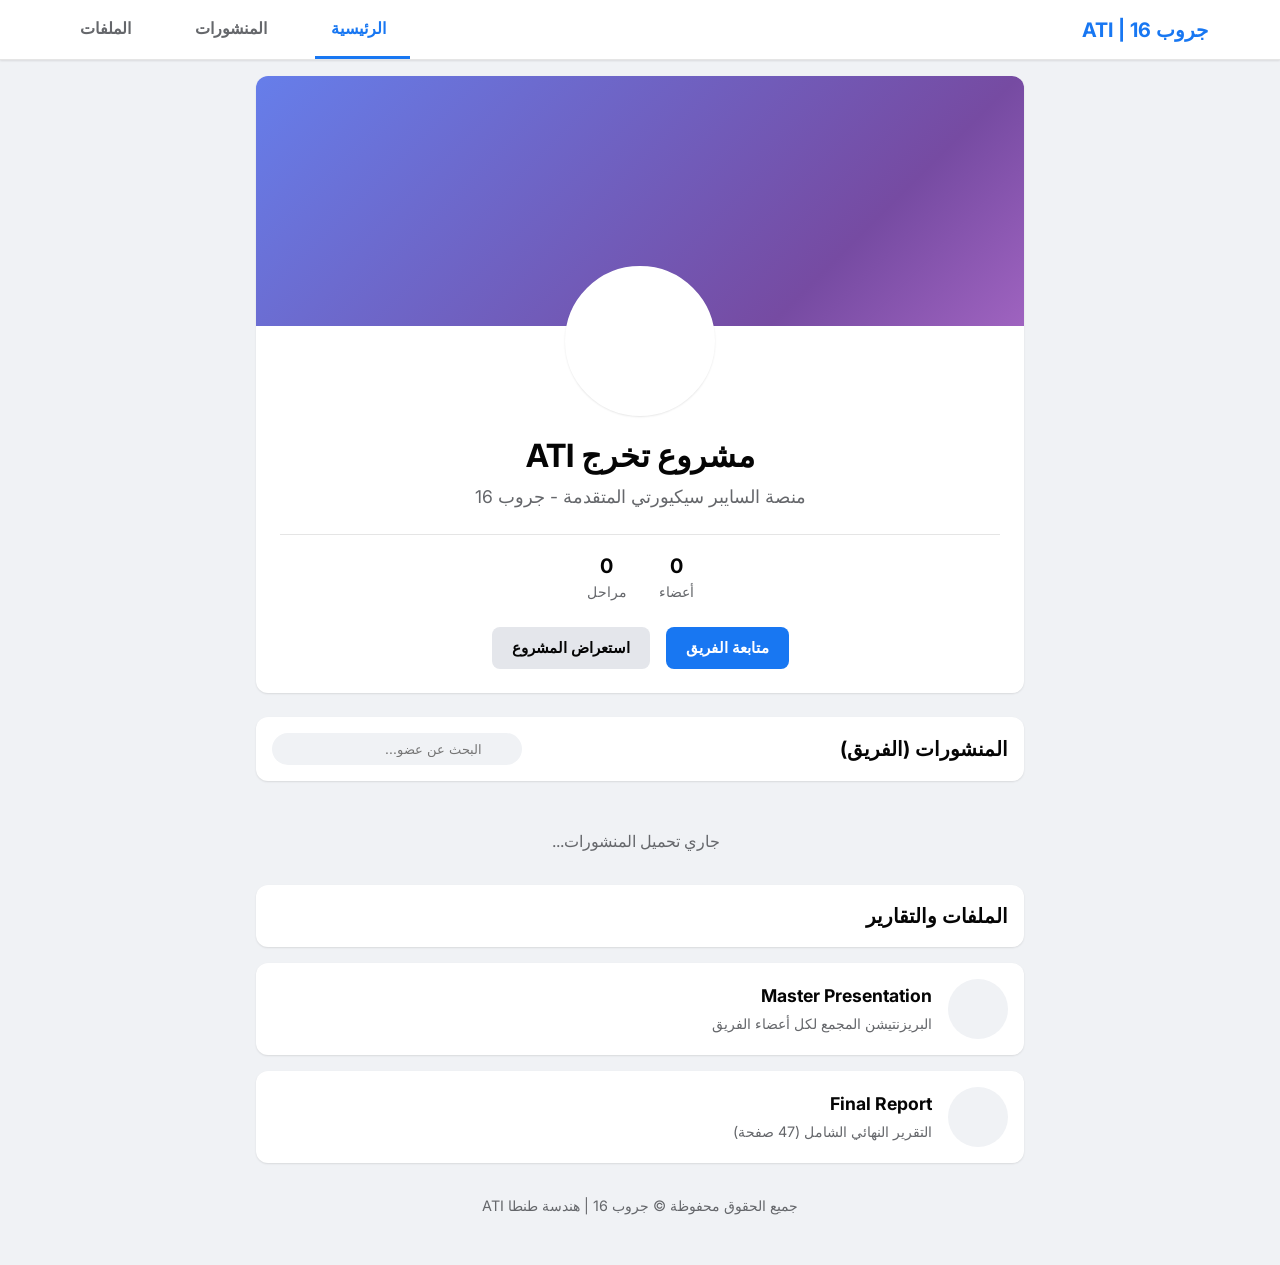
==== index.html @ b76b1798 "Add files via upload" ====
<!DOCTYPE html>
<html lang="ar" dir="rtl">
<head>
    <meta charset="UTF-8">
    <meta name="viewport" content="width=device-width, initial-scale=1.0">
    <meta name="description" content="group 16 tanta ATI - The ultimate cybersecurity graduation project platform for Group 16, Tanta University ATI. Advanced penetration testing and security research.">
    <meta name="keywords" content="group 16 tanta ATI, cybersecurity, graduation project, tanta university, ATI, cyber security group 16, penetration testing">
    <meta name="author" content="Group 16 Tanta ATI">
    <meta name="robots" content="index, follow, max-image-preview:large, max-snippet:-1, max-video-preview:-1">
    <link rel="canonical" href="https://waleeed-amr.github.io/G16/">
    <meta name="theme-color" content="#1877f2">

    <title id="seo-title">group 16 tanta ATI - Cybersecurity Project</title>

    <!-- Open Graph Tags (Facebook, LinkedIn, Discord) -->
    <meta property="og:title" content="group 16 tanta ATI - Cybersecurity Project">
    <meta property="og:description" content="Welcome to group 16 tanta ATI. The official portal for our advanced cybersecurity graduation project.">
    <meta property="og:type" content="website">
    <meta property="og:url" content="https://waleeed-amr.github.io/G16/">
    <meta property="og:site_name" content="group 16 tanta ATI">

    <!-- Twitter Cards -->
    <meta name="twitter:card" content="summary_large_image">
    <meta name="twitter:title" content="group 16 tanta ATI - Cybersecurity Project">
    <meta name="twitter:description" content="Welcome to group 16 tanta ATI. The official portal for our advanced cybersecurity graduation project.">

    <!-- JSON-LD Structured Data for Google Rich Snippets -->
    <script type="application/ld+json">
    {
      "@context": "https://schema.org",
      "@type": "WebSite",
      "name": "group 16 tanta ATI",
      "alternateName": "Group 16 Tanta ATI Cybersecurity",
      "url": "https://waleeed-amr.github.io/G16/",
      "description": "The ultimate cybersecurity graduation project platform for Group 16, Tanta University ATI."
    }
    </script>

    <!-- Preload Critical Assets for Performance Optimization -->
    <link rel="preload" href="./main.css" as="style">
    <link rel="preload" href="./main.js" as="script" crossorigin="anonymous">
    
    <link rel="preconnect" href="https://fonts.googleapis.com">
    <link rel="preconnect" href="https://fonts.gstatic.com" crossorigin>
    <link href="https://fonts.googleapis.com/css2?family=Inter:wght@300;400;500;600;700;800&display=swap" rel="stylesheet">

    <script src="https://unpkg.com/@phosphor-icons/web"></script>
    <script src="https://cdnjs.cloudflare.com/ajax/libs/dompurify/3.0.9/purify.min.js"></script>

    <link rel="stylesheet" href="./main.css">
</head>
<body>
    <!-- App Navbar (Like Instagram / Facebook Top Bar) -->
    <nav class="app-navbar" id="mainNav" aria-label="Primary">
        <div class="nav-brand">
            <i class="ph-fill ph-users-three" aria-hidden="true"></i>
            <span>جروب 16 | ATI</span>
        </div>
        <ul class="nav-links" id="navLinks">
            <li><a href="#home" class="is-active"><i class="ph ph-house"></i> <span>الرئيسية</span></a></li>
            <li><a href="#feed"><i class="ph ph-squares-four"></i> <span>المنشورات</span></a></li>
            <li><a href="#reports"><i class="ph ph-folder-open"></i> <span>الملفات</span></a></li>
        </ul>
        <button class="nav-toggle" id="navToggle" aria-label="Toggle menu" aria-expanded="false" aria-controls="navLinks">
            <i class="ph ph-list" aria-hidden="true"></i>
        </button>
    </nav>

    <span id="main-content-anchor" tabindex="-1"></span>

    <!-- MAIN CONTENT CONTAINER -->
    <div id="main-content" class="app-layout">
        
        <!-- Profile Header (Like Facebook Cover / Instagram Profile) -->
        <header id="home" class="profile-header">
            <div class="cover-photo">
                <!-- A clean gradient or pattern cover -->
            </div>
            <div class="profile-info-container">
                <div class="profile-avatar">
                    <i class="ph-fill ph-shield-check"></i>
                </div>
                <div class="profile-details">
                    <h1 id="hero-title" class="profile-name">مشروع تخرج ATI</h1>
                    <p id="hero-desc" class="profile-bio">منصة السايبر سيكيورتي المتقدمة - جروب 16</p>
                    <div class="profile-stats">
                        <div class="stat-box">
                            <span class="stat-num" id="stat-members" data-counter="0">0</span>
                            <span class="stat-label">أعضاء</span>
                        </div>
                        <div class="stat-box">
                            <span class="stat-num" id="stat-posts" data-counter="0">0</span>
                            <span class="stat-label">مراحل</span>
                        </div>
                    </div>
                    <div class="profile-actions">
                        <a href="#feed" class="btn btn-follow">متابعة الفريق</a>
                        <a href="#reports" class="btn btn-message">استعراض المشروع</a>
                    </div>
                </div>
            </div>
        </header>

        <main class="feed-container">
            <!-- Feed / Team Section -->
            <section id="feed" class="feed-section" aria-labelledby="feed-heading">
                <div class="feed-header">
                    <h2 id="feed-heading" class="feed-title">المنشورات (الفريق)</h2>
                    <div class="feed-search">
                        <i class="ph ph-magnifying-glass" aria-hidden="true"></i>
                        <input type="text" id="teamSearch" placeholder="البحث عن عضو..." autocomplete="off">
                    </div>
                </div>

                <div id="team-grid" class="feed-list" aria-live="polite" aria-busy="true">
                    <!-- Posts will be generated here by main.js -->
                    <div class="loading-post" role="status">
                        <i class="ph ph-spinner-gap ph-spin" aria-hidden="true"></i>
                        <span>جاري تحميل المنشورات...</span>
                    </div>
                </div>
            </section>

            <!-- Reports Section (Like Saved Posts or Highlights) -->
            <section id="reports" class="reports-section" aria-labelledby="reports-heading">
                <div class="feed-header">
                    <h2 id="reports-heading" class="feed-title">الملفات والتقارير</h2>
                </div>
                <div class="reports-list">
                    <div class="report-card">
                        <div class="card-icon"><i class="ph-fill ph-presentation-chart"></i></div>
                        <div class="card-content">
                            <h3>Master Presentation</h3>
                            <p>البريزنتيشن المجمع لكل أعضاء الفريق</p>
                        </div>
                        <a href="#" id="master-pres-link" class="btn btn-action" target="_blank" style="display: none;">عرض</a>
                    </div>
                    <div class="report-card highlight">
                        <div class="card-icon"><i class="ph-fill ph-file-pdf"></i></div>
                        <div class="card-content">
                            <h3>Final Report</h3>
                            <p>التقرير النهائي الشامل (47 صفحة)</p>
                        </div>
                        <div class="card-actions">
                            <a href="#" id="report-preview-link" class="btn btn-action" target="_blank" style="display: none;">قراءة</a>
                            <a href="#" id="report-download-link" class="btn btn-action primary" target="_blank" style="display: none;">تحميل</a>
                        </div>
                    </div>
                </div>
            </section>
        </main>

        <!-- App Footer -->
        <footer class="app-footer">
            <p>جميع الحقوق محفوظة &copy; جروب 16 | هندسة طنطا ATI</p>
        </footer>
    </div>

    <!-- Member Modal (Like Photo Viewer / Post Detail) -->
    <div class="modal-backdrop" id="memberModal" role="dialog" aria-modal="true" aria-hidden="true">
        <div class="modal-card">
            <div class="modal-header">
                <div class="modal-user">
                    <img id="modalPhoto" class="modal-avatar" src="" alt="">
                    <div>
                        <h2 class="modal-name" id="modalName">—</h2>
                        <p class="modal-role" id="modalRole">—</p>
                    </div>
                </div>
                <button class="modal-close" id="modalClose" aria-label="إغلاق">
                    <i class="ph ph-x" aria-hidden="true"></i>
                </button>
            </div>
            <div class="modal-body">
                <div class="post-content">
                    <p id="modalBio">—</p>
                </div>
                <div class="post-skills">
                    <h4 class="section-label">المهارات:</h4>
                    <div class="skills-tags" id="modalSkills"></div>
                </div>
                <div class="post-contributions">
                    <h4 class="section-label">المساهمات:</h4>
                    <p id="modalContributions">—</p>
                </div>
            </div>
            <div class="modal-actions" id="modalActions"></div>
        </div>
    </div>

    <!-- Back to top -->
    <button id="backToTop" class="back-to-top" type="button" aria-label="العودة لأعلى الصفحة">
        <i class="ph-bold ph-arrow-up" aria-hidden="true"></i>
    </button>

    <script type="module" src="./main.js"></script>
</body>
</html>
---- main.css ----
/* ==========================================================
   ATI SECURE — Social Media UI Redesign
   Modern Light Mode × Clean Feed Layout
   ========================================================== */

/* ----------------------------------------------------------
   1. ROOT TOKENS
---------------------------------------------------------- */
:root {
    /* Color System - Clean Light Theme */
    --bg-base: #f0f2f5;        /* Facebook-like background */
    --bg-surface: #ffffff;     /* Card background */
    --bg-elevated: #ffffff;
    --bg-hover: #f2f2f2;
    
    /* Brand Colors */
    --primary: #1877f2;        /* Facebook Blue */
    --primary-hover: #166fe5;
    --secondary: #e4e6eb;      /* Gray button bg */
    --secondary-hover: #d8dadf;
    --accent: #e1306c;         /* Instagram Pink */
    
    /* Text */
    --text-main: #050505;
    --text-muted: #65676b;
    --text-light: #8e8e8e;
    
    /* Borders & Shadows */
    --border-color: #ced0d4;
    --border-light: #e5e5e5;
    --shadow-sm: 0 1px 2px rgba(0, 0, 0, 0.1);
    --shadow-md: 0 4px 12px rgba(0, 0, 0, 0.08);
    --shadow-lg: 0 8px 24px rgba(0, 0, 0, 0.12);
    
    /* Type */
    --font-ui: 'Inter', -apple-system, BlinkMacSystemFont, "Segoe UI", Roboto, Helvetica, Arial, sans-serif;
    
    /* Radius */
    --r-sm: 8px;
    --r-md: 12px;
    --r-lg: 16px;
    --r-full: 50%;
    
    /* Transitions */
    --ease: cubic-bezier(0.2, 0.8, 0.2, 1);
    --transition: all 0.2s var(--ease);
}

/* ----------------------------------------------------------
   2. RESET & BASE
---------------------------------------------------------- */
* {
    margin: 0;
    padding: 0;
    box-sizing: border-box;
}

html {
    scroll-behavior: smooth;
    font-size: 16px;
}

body {
    background-color: var(--bg-base);
    color: var(--text-main);
    font-family: var(--font-ui);
    line-height: 1.5;
    -webkit-font-smoothing: antialiased;
    overflow-x: hidden;
    padding-top: 60px; /* Space for fixed navbar */
}

a {
    color: var(--primary);
    text-decoration: none;
    transition: var(--transition);
}

a:hover {
    text-decoration: underline;
}

ul {
    list-style: none;
}

button {
    cursor: pointer;
    border: none;
    background: none;
    font-family: inherit;
    transition: var(--transition);
}

.visually-hidden {
    position: absolute;
    width: 1px;
    height: 1px;
    padding: 0;
    margin: -1px;
    overflow: hidden;
    clip: rect(0, 0, 0, 0);
    border: 0;
}

.skip-link {
    position: absolute;
    top: -100px;
    left: 1rem;
    background: var(--primary);
    color: #fff;
    padding: 0.5rem 1rem;
    z-index: 9999;
    border-radius: var(--r-sm);
}

.skip-link:focus {
    top: 1rem;
}

/* ----------------------------------------------------------
   3. APP NAVBAR
---------------------------------------------------------- */
.app-navbar {
    position: fixed;
    top: 0;
    left: 0;
    width: 100%;
    height: 60px;
    background: var(--bg-surface);
    border-bottom: 1px solid var(--border-light);
    display: flex;
    align-items: center;
    justify-content: space-between;
    padding: 0 5%;
    z-index: 1000;
    box-shadow: var(--shadow-sm);
}

.nav-brand {
    display: flex;
    align-items: center;
    gap: 0.5rem;
    font-weight: 700;
    font-size: 1.25rem;
    color: var(--primary);
}

.nav-brand i {
    font-size: 1.5rem;
}

.nav-links {
    display: flex;
    gap: 1.5rem;
    height: 100%;
}

.nav-links li {
    height: 100%;
}

.nav-links a {
    display: flex;
    align-items: center;
    gap: 0.5rem;
    height: 100%;
    padding: 0 1rem;
    color: var(--text-muted);
    font-weight: 600;
    border-bottom: 3px solid transparent;
}

.nav-links a:hover {
    background-color: var(--bg-hover);
    text-decoration: none;
}

.nav-links a.is-active {
    color: var(--primary);
    border-bottom-color: var(--primary);
}

.nav-links a i {
    font-size: 1.5rem;
}

.nav-toggle {
    display: none;
    font-size: 1.5rem;
    color: var(--text-main);
    padding: 0.5rem;
    border-radius: var(--r-full);
}

.nav-toggle:hover {
    background-color: var(--bg-hover);
}

@media (max-width: 768px) {
    .nav-links {
        position: fixed;
        top: 60px;
        right: -100%;
        width: 250px;
        height: calc(100vh - 60px);
        background: var(--bg-surface);
        flex-direction: column;
        padding: 1rem;
        box-shadow: -2px 0 12px rgba(0,0,0,0.1);
        transition: right 0.3s var(--ease);
    }
    
    .nav-links.open {
        right: 0;
    }
    
    .nav-links a {
        height: 50px;
        border-radius: var(--r-sm);
        border-bottom: none;
    }
    
    .nav-links a.is-active {
        background-color: var(--bg-hover);
    }

    .nav-toggle {
        display: block;
    }
}

/* ----------------------------------------------------------
   4. LAYOUT & PROFILE HEADER
---------------------------------------------------------- */
.app-layout {
    max-width: 800px;
    margin: 0 auto;
    padding: 1rem;
}

.profile-header {
    background: var(--bg-surface);
    border-radius: var(--r-md);
    overflow: hidden;
    box-shadow: var(--shadow-sm);
    margin-bottom: 1.5rem;
}

.cover-photo {
    height: 250px;
    background: linear-gradient(135deg, #667eea 0%, #764ba2 25%, #f093fb 50%, #f5576c 75%, #4facfe 100%);
    background-size: 300% 300%;
    animation: gradientShift 8s ease infinite;
    position: relative;
}

@keyframes gradientShift {
    0% { background-position: 0% 50%; }
    50% { background-position: 100% 50%; }
    100% { background-position: 0% 50%; }
}

.profile-info-container {
    padding: 0 1.5rem 1.5rem;
    position: relative;
    display: flex;
    flex-direction: column;
    align-items: center;
    margin-top: -60px;
}

.profile-avatar {
    width: 150px;
    height: 150px;
    background: var(--bg-surface);
    border-radius: var(--r-full);
    border: 4px solid var(--bg-surface);
    display: flex;
    align-items: center;
    justify-content: center;
    font-size: 5rem;
    color: var(--primary);
    box-shadow: var(--shadow-sm);
    margin-bottom: 1rem;
    overflow: hidden;
}

.profile-details {
    text-align: center;
    width: 100%;
}

.profile-name {
    font-size: 2rem;
    font-weight: 700;
    margin-bottom: 0.25rem;
}

.profile-bio {
    color: var(--text-muted);
    font-size: 1.1rem;
    margin-bottom: 1.5rem;
}

.profile-stats {
    display: flex;
    justify-content: center;
    gap: 2rem;
    margin-bottom: 1.5rem;
    padding-top: 1rem;
    border-top: 1px solid var(--border-light);
}

.stat-box {
    display: flex;
    flex-direction: column;
    align-items: center;
}

.stat-num {
    font-size: 1.25rem;
    font-weight: 700;
    color: var(--text-main);
}

.stat-label {
    font-size: 0.9rem;
    color: var(--text-muted);
}

.profile-actions {
    display: flex;
    gap: 1rem;
    justify-content: center;
}

.btn {
    display: inline-flex;
    align-items: center;
    justify-content: center;
    gap: 0.5rem;
    padding: 0.6rem 1.25rem;
    border-radius: var(--r-sm);
    font-weight: 600;
    font-size: 0.95rem;
    text-decoration: none !important;
}

.btn-follow {
    background: var(--primary);
    color: white;
}

.btn-follow:hover {
    background: var(--primary-hover);
}

.btn-message {
    background: var(--secondary);
    color: var(--text-main);
}

.btn-message:hover {
    background: var(--secondary-hover);
}

/* ----------------------------------------------------------
   5. FEED SECTION (POSTS)
---------------------------------------------------------- */
.feed-header {
    background: var(--bg-surface);
    padding: 1rem;
    border-radius: var(--r-md);
    box-shadow: var(--shadow-sm);
    margin-bottom: 1rem;
    display: flex;
    align-items: center;
    justify-content: space-between;
}

.feed-title {
    font-size: 1.25rem;
    font-weight: 700;
}

.feed-search {
    position: relative;
    width: 250px;
}

.feed-search i {
    position: absolute;
    right: 1rem;
    top: 50%;
    transform: translateY(-50%);
    color: var(--text-muted);
}

.feed-search input {
    width: 100%;
    padding: 0.5rem 2.5rem 0.5rem 1rem;
    border-radius: 20px;
    border: none;
    background: var(--bg-base);
    color: var(--text-main);
    font-family: inherit;
}

.feed-search input:focus {
    outline: none;
    box-shadow: 0 0 0 2px var(--primary-glow);
}

/* Single Post (Team Member) */
.feed-list {
    display: flex;
    flex-direction: column;
    gap: 1rem;
}

.post-card {
    background: var(--bg-surface);
    border-radius: var(--r-md);
    box-shadow: var(--shadow-sm);
    padding: 1rem;
    animation: fadeIn 0.5s ease-out;
}

@keyframes fadeIn {
    from { opacity: 0; transform: translateY(10px); }
    to { opacity: 1; transform: translateY(0); }
}

.post-header {
    display: flex;
    align-items: center;
    gap: 0.75rem;
    margin-bottom: 1rem;
}

.post-avatar {
    width: 40px;
    height: 40px;
    border-radius: var(--r-full);
    object-fit: cover;
    background: var(--bg-base);
}

.post-author-info {
    display: flex;
    flex-direction: column;
}

.post-author-name {
    font-weight: 600;
    font-size: 1rem;
    color: var(--text-main);
    cursor: pointer;
}

.post-author-name:hover {
    text-decoration: underline;
}

.post-author-role {
    font-size: 0.85rem;
    color: var(--text-muted);
}

.post-content {
    font-size: 0.95rem;
    margin-bottom: 1rem;
    color: var(--text-main);
}

.post-tags {
    display: flex;
    flex-wrap: wrap;
    gap: 0.5rem;
    margin-bottom: 1rem;
}

.post-tag {
    background: var(--bg-base);
    color: var(--primary);
    padding: 0.25rem 0.75rem;
    border-radius: 20px;
    font-size: 0.85rem;
    font-weight: 500;
}

.post-actions {
    display: flex;
    gap: 0.5rem;
    padding-top: 0.5rem;
    border-top: 1px solid var(--border-light);
}

.post-action-btn {
    flex: 1;
    display: flex;
    align-items: center;
    justify-content: center;
    gap: 0.5rem;
    padding: 0.5rem;
    border-radius: var(--r-sm);
    color: var(--text-muted);
    font-weight: 600;
    font-size: 0.95rem;
}

.post-action-btn:hover {
    background: var(--bg-hover);
}

.loading-post {
    text-align: center;
    padding: 2rem;
    color: var(--text-muted);
    display: flex;
    align-items: center;
    justify-content: center;
    gap: 0.5rem;
}

/* ----------------------------------------------------------
   6. REPORTS SECTION
---------------------------------------------------------- */
.reports-list {
    display: grid;
    gap: 1rem;
}

.report-card {
    background: var(--bg-surface);
    border-radius: var(--r-md);
    box-shadow: var(--shadow-sm);
    padding: 1rem;
    display: flex;
    align-items: center;
    gap: 1rem;
}

.report-card .card-icon {
    width: 60px;
    height: 60px;
    background: var(--bg-base);
    border-radius: var(--r-full);
    display: flex;
    align-items: center;
    justify-content: center;
    font-size: 2rem;
    color: var(--primary);
}

.report-card .card-content {
    flex: 1;
}

.report-card h3 {
    font-size: 1.1rem;
    margin-bottom: 0.25rem;
}

.report-card p {
    font-size: 0.9rem;
    color: var(--text-muted);
}

.btn-action {
    padding: 0.5rem 1rem;
    border-radius: var(--r-sm);
    font-weight: 600;
    background: var(--secondary);
    color: var(--text-main);
}

.btn-action:hover {
    background: var(--secondary-hover);
}

.btn-action.primary {
    background: var(--primary);
    color: white;
}

.btn-action.primary:hover {
    background: var(--primary-hover);
}

/* ----------------------------------------------------------
   7. MODAL (PHOTO VIEWER)
---------------------------------------------------------- */
.modal-backdrop {
    position: fixed;
    top: 0;
    left: 0;
    width: 100%;
    height: 100%;
    background: rgba(0, 0, 0, 0.75);
    display: flex;
    align-items: center;
    justify-content: center;
    z-index: 2000;
    opacity: 0;
    visibility: hidden;
    transition: var(--transition);
}

.modal-backdrop[aria-hidden="false"] {
    opacity: 1;
    visibility: visible;
}

.modal-card {
    background: var(--bg-surface);
    width: 90%;
    max-width: 500px;
    border-radius: var(--r-md);
    overflow: hidden;
    transform: scale(0.95) translateY(20px);
    transition: var(--transition);
    max-height: 90vh;
    display: flex;
    flex-direction: column;
}

.modal-backdrop[aria-hidden="false"] .modal-card {
    transform: scale(1) translateY(0);
}

.modal-header {
    display: flex;
    justify-content: space-between;
    align-items: center;
    padding: 1rem;
    border-bottom: 1px solid var(--border-light);
}

.modal-user {
    display: flex;
    align-items: center;
    gap: 0.75rem;
}

.modal-avatar {
    width: 40px;
    height: 40px;
    border-radius: var(--r-full);
    object-fit: cover;
}

.modal-name {
    font-size: 1.1rem;
    font-weight: 600;
}

.modal-role {
    font-size: 0.85rem;
    color: var(--text-muted);
}

.modal-close {
    width: 36px;
    height: 36px;
    border-radius: var(--r-full);
    background: var(--bg-base);
    display: flex;
    align-items: center;
    justify-content: center;
    font-size: 1.25rem;
    color: var(--text-muted);
}

.modal-close:hover {
    background: var(--bg-hover);
    color: var(--text-main);
}

.modal-body {
    padding: 1rem;
    overflow-y: auto;
}

.section-label {
    font-size: 0.9rem;
    color: var(--text-muted);
    margin: 1rem 0 0.5rem;
    text-transform: uppercase;
}

/* ----------------------------------------------------------
   8. UTILITIES & FOOTER
---------------------------------------------------------- */
.app-footer {
    text-align: center;
    padding: 2rem;
    color: var(--text-muted);
    font-size: 0.9rem;
}

.back-to-top {
    position: fixed;
    bottom: 2rem;
    right: 2rem;
    width: 48px;
    height: 48px;
    background: var(--bg-surface);
    color: var(--primary);
    border-radius: var(--r-full);
    box-shadow: var(--shadow-md);
    display: flex;
    align-items: center;
    justify-content: center;
    font-size: 1.25rem;
    opacity: 0;
    visibility: hidden;
    transition: var(--transition);
    z-index: 100;
}

.back-to-top.visible {
    opacity: 1;
    visibility: visible;
}

.back-to-top:hover {
    transform: translateY(-5px);
    box-shadow: var(--shadow-lg);
}

.empty-state {
    text-align: center;
    padding: 3rem;
    color: var(--text-muted);
    display: flex;
    flex-direction: column;
    align-items: center;
    gap: 1rem;
}

.empty-state i {
    font-size: 3rem;
    color: var(--border-color);
}

/* Skills Tags in Modal */
.skills-tags {
    display: flex;
    flex-wrap: wrap;
    gap: 0.5rem;
}

.skill-chip {
    background: var(--bg-base);
    color: var(--primary);
    padding: 0.3rem 0.75rem;
    border-radius: 20px;
    font-size: 0.85rem;
    font-weight: 500;
}

.btn-ghost {
    display: inline-flex;
    align-items: center;
    gap: 0.5rem;
    padding: 0.5rem 1rem;
    border-radius: var(--r-sm);
    color: var(--text-muted);
    font-weight: 600;
}

.btn-ghost:hover {
    background: var(--bg-hover);
}

.btn-primary {
    background: var(--primary);
    color: white;
}

.btn-primary:hover {
    background: var(--primary-hover);
    text-decoration: none;
}

.modal-actions {
    display: flex;
    gap: 0.75rem;
    padding: 0.75rem 1rem;
    border-top: 1px solid var(--border-light);
}

/* Cover photo responsive */
@media (max-width: 768px) {
    .cover-photo {
        height: 150px;
    }
    
    .profile-avatar {
        width: 100px;
        height: 100px;
        font-size: 3rem;
    }
    
    .profile-info-container {
        margin-top: -50px;
    }
    
    .profile-name {
        font-size: 1.5rem;
    }
    
    .feed-header {
        flex-direction: column;
        gap: 0.75rem;
    }
    
    .feed-search {
        width: 100%;
    }

    .post-actions {
        flex-wrap: wrap;
    }
    
    .report-card {
        flex-wrap: wrap;
    }
}

/* Scrollbar styling */
::-webkit-scrollbar {
    width: 8px;
}

::-webkit-scrollbar-track {
    background: var(--bg-base);
}

::-webkit-scrollbar-thumb {
    background: var(--border-color);
    border-radius: 10px;
}

::-webkit-scrollbar-thumb:hover {
    background: var(--text-muted);
}
---- main.css ----
/* ==========================================================
   ATI SECURE — Social Media UI Redesign
   Modern Light Mode × Clean Feed Layout
   ========================================================== */

/* ----------------------------------------------------------
   1. ROOT TOKENS
---------------------------------------------------------- */
:root {
    /* Color System - Clean Light Theme */
    --bg-base: #f0f2f5;        /* Facebook-like background */
    --bg-surface: #ffffff;     /* Card background */
    --bg-elevated: #ffffff;
    --bg-hover: #f2f2f2;
    
    /* Brand Colors */
    --primary: #1877f2;        /* Facebook Blue */
    --primary-hover: #166fe5;
    --secondary: #e4e6eb;      /* Gray button bg */
    --secondary-hover: #d8dadf;
    --accent: #e1306c;         /* Instagram Pink */
    
    /* Text */
    --text-main: #050505;
    --text-muted: #65676b;
    --text-light: #8e8e8e;
    
    /* Borders & Shadows */
    --border-color: #ced0d4;
    --border-light: #e5e5e5;
    --shadow-sm: 0 1px 2px rgba(0, 0, 0, 0.1);
    --shadow-md: 0 4px 12px rgba(0, 0, 0, 0.08);
    --shadow-lg: 0 8px 24px rgba(0, 0, 0, 0.12);
    
    /* Type */
    --font-ui: 'Inter', -apple-system, BlinkMacSystemFont, "Segoe UI", Roboto, Helvetica, Arial, sans-serif;
    
    /* Radius */
    --r-sm: 8px;
    --r-md: 12px;
    --r-lg: 16px;
    --r-full: 50%;
    
    /* Transitions */
    --ease: cubic-bezier(0.2, 0.8, 0.2, 1);
    --transition: all 0.2s var(--ease);
}

/* ----------------------------------------------------------
   2. RESET & BASE
---------------------------------------------------------- */
* {
    margin: 0;
    padding: 0;
    box-sizing: border-box;
}

html {
    scroll-behavior: smooth;
    font-size: 16px;
}

body {
    background-color: var(--bg-base);
    color: var(--text-main);
    font-family: var(--font-ui);
    line-height: 1.5;
    -webkit-font-smoothing: antialiased;
    overflow-x: hidden;
    padding-top: 60px; /* Space for fixed navbar */
}

a {
    color: var(--primary);
    text-decoration: none;
    transition: var(--transition);
}

a:hover {
    text-decoration: underline;
}

ul {
    list-style: none;
}

button {
    cursor: pointer;
    border: none;
    background: none;
    font-family: inherit;
    transition: var(--transition);
}

.visually-hidden {
    position: absolute;
    width: 1px;
    height: 1px;
    padding: 0;
    margin: -1px;
    overflow: hidden;
    clip: rect(0, 0, 0, 0);
    border: 0;
}

.skip-link {
    position: absolute;
    top: -100px;
    left: 1rem;
    background: var(--primary);
    color: #fff;
    padding: 0.5rem 1rem;
    z-index: 9999;
    border-radius: var(--r-sm);
}

.skip-link:focus {
    top: 1rem;
}

/* ----------------------------------------------------------
   3. APP NAVBAR
---------------------------------------------------------- */
.app-navbar {
    position: fixed;
    top: 0;
    left: 0;
    width: 100%;
    height: 60px;
    background: var(--bg-surface);
    border-bottom: 1px solid var(--border-light);
    display: flex;
    align-items: center;
    justify-content: space-between;
    padding: 0 5%;
    z-index: 1000;
    box-shadow: var(--shadow-sm);
}

.nav-brand {
    display: flex;
    align-items: center;
    gap: 0.5rem;
    font-weight: 700;
    font-size: 1.25rem;
    color: var(--primary);
}

.nav-brand i {
    font-size: 1.5rem;
}

.nav-links {
    display: flex;
    gap: 1.5rem;
    height: 100%;
}

.nav-links li {
    height: 100%;
}

.nav-links a {
    display: flex;
    align-items: center;
    gap: 0.5rem;
    height: 100%;
    padding: 0 1rem;
    color: var(--text-muted);
    font-weight: 600;
    border-bottom: 3px solid transparent;
}

.nav-links a:hover {
    background-color: var(--bg-hover);
    text-decoration: none;
}

.nav-links a.is-active {
    color: var(--primary);
    border-bottom-color: var(--primary);
}

.nav-links a i {
    font-size: 1.5rem;
}

.nav-toggle {
    display: none;
    font-size: 1.5rem;
    color: var(--text-main);
    padding: 0.5rem;
    border-radius: var(--r-full);
}

.nav-toggle:hover {
    background-color: var(--bg-hover);
}

@media (max-width: 768px) {
    .nav-links {
        position: fixed;
        top: 60px;
        right: -100%;
        width: 250px;
        height: calc(100vh - 60px);
        background: var(--bg-surface);
        flex-direction: column;
        padding: 1rem;
        box-shadow: -2px 0 12px rgba(0,0,0,0.1);
        transition: right 0.3s var(--ease);
    }
    
    .nav-links.open {
        right: 0;
    }
    
    .nav-links a {
        height: 50px;
        border-radius: var(--r-sm);
        border-bottom: none;
    }
    
    .nav-links a.is-active {
        background-color: var(--bg-hover);
    }

    .nav-toggle {
        display: block;
    }
}

/* ----------------------------------------------------------
   4. LAYOUT & PROFILE HEADER
---------------------------------------------------------- */
.app-layout {
    max-width: 800px;
    margin: 0 auto;
    padding: 1rem;
}

.profile-header {
    background: var(--bg-surface);
    border-radius: var(--r-md);
    overflow: hidden;
    box-shadow: var(--shadow-sm);
    margin-bottom: 1.5rem;
}

.cover-photo {
    height: 250px;
    background: linear-gradient(135deg, #667eea 0%, #764ba2 25%, #f093fb 50%, #f5576c 75%, #4facfe 100%);
    background-size: 300% 300%;
    animation: gradientShift 8s ease infinite;
    position: relative;
}

@keyframes gradientShift {
    0% { background-position: 0% 50%; }
    50% { background-position: 100% 50%; }
    100% { background-position: 0% 50%; }
}

.profile-info-container {
    padding: 0 1.5rem 1.5rem;
    position: relative;
    display: flex;
    flex-direction: column;
    align-items: center;
    margin-top: -60px;
}

.profile-avatar {
    width: 150px;
    height: 150px;
    background: var(--bg-surface);
    border-radius: var(--r-full);
    border: 4px solid var(--bg-surface);
    display: flex;
    align-items: center;
    justify-content: center;
    font-size: 5rem;
    color: var(--primary);
    box-shadow: var(--shadow-sm);
    margin-bottom: 1rem;
    overflow: hidden;
}

.profile-details {
    text-align: center;
    width: 100%;
}

.profile-name {
    font-size: 2rem;
    font-weight: 700;
    margin-bottom: 0.25rem;
}

.profile-bio {
    color: var(--text-muted);
    font-size: 1.1rem;
    margin-bottom: 1.5rem;
}

.profile-stats {
    display: flex;
    justify-content: center;
    gap: 2rem;
    margin-bottom: 1.5rem;
    padding-top: 1rem;
    border-top: 1px solid var(--border-light);
}

.stat-box {
    display: flex;
    flex-direction: column;
    align-items: center;
}

.stat-num {
    font-size: 1.25rem;
    font-weight: 700;
    color: var(--text-main);
}

.stat-label {
    font-size: 0.9rem;
    color: var(--text-muted);
}

.profile-actions {
    display: flex;
    gap: 1rem;
    justify-content: center;
}

.btn {
    display: inline-flex;
    align-items: center;
    justify-content: center;
    gap: 0.5rem;
    padding: 0.6rem 1.25rem;
    border-radius: var(--r-sm);
    font-weight: 600;
    font-size: 0.95rem;
    text-decoration: none !important;
}

.btn-follow {
    background: var(--primary);
    color: white;
}

.btn-follow:hover {
    background: var(--primary-hover);
}

.btn-message {
    background: var(--secondary);
    color: var(--text-main);
}

.btn-message:hover {
    background: var(--secondary-hover);
}

/* ----------------------------------------------------------
   5. FEED SECTION (POSTS)
---------------------------------------------------------- */
.feed-header {
    background: var(--bg-surface);
    padding: 1rem;
    border-radius: var(--r-md);
    box-shadow: var(--shadow-sm);
    margin-bottom: 1rem;
    display: flex;
    align-items: center;
    justify-content: space-between;
}

.feed-title {
    font-size: 1.25rem;
    font-weight: 700;
}

.feed-search {
    position: relative;
    width: 250px;
}

.feed-search i {
    position: absolute;
    right: 1rem;
    top: 50%;
    transform: translateY(-50%);
    color: var(--text-muted);
}

.feed-search input {
    width: 100%;
    padding: 0.5rem 2.5rem 0.5rem 1rem;
    border-radius: 20px;
    border: none;
    background: var(--bg-base);
    color: var(--text-main);
    font-family: inherit;
}

.feed-search input:focus {
    outline: none;
    box-shadow: 0 0 0 2px var(--primary-glow);
}

/* Single Post (Team Member) */
.feed-list {
    display: flex;
    flex-direction: column;
    gap: 1rem;
}

.post-card {
    background: var(--bg-surface);
    border-radius: var(--r-md);
    box-shadow: var(--shadow-sm);
    padding: 1rem;
    animation: fadeIn 0.5s ease-out;
}

@keyframes fadeIn {
    from { opacity: 0; transform: translateY(10px); }
    to { opacity: 1; transform: translateY(0); }
}

.post-header {
    display: flex;
    align-items: center;
    gap: 0.75rem;
    margin-bottom: 1rem;
}

.post-avatar {
    width: 40px;
    height: 40px;
    border-radius: var(--r-full);
    object-fit: cover;
    background: var(--bg-base);
}

.post-author-info {
    display: flex;
    flex-direction: column;
}

.post-author-name {
    font-weight: 600;
    font-size: 1rem;
    color: var(--text-main);
    cursor: pointer;
}

.post-author-name:hover {
    text-decoration: underline;
}

.post-author-role {
    font-size: 0.85rem;
    color: var(--text-muted);
}

.post-content {
    font-size: 0.95rem;
    margin-bottom: 1rem;
    color: var(--text-main);
}

.post-tags {
    display: flex;
    flex-wrap: wrap;
    gap: 0.5rem;
    margin-bottom: 1rem;
}

.post-tag {
    background: var(--bg-base);
    color: var(--primary);
    padding: 0.25rem 0.75rem;
    border-radius: 20px;
    font-size: 0.85rem;
    font-weight: 500;
}

.post-actions {
    display: flex;
    gap: 0.5rem;
    padding-top: 0.5rem;
    border-top: 1px solid var(--border-light);
}

.post-action-btn {
    flex: 1;
    display: flex;
    align-items: center;
    justify-content: center;
    gap: 0.5rem;
    padding: 0.5rem;
    border-radius: var(--r-sm);
    color: var(--text-muted);
    font-weight: 600;
    font-size: 0.95rem;
}

.post-action-btn:hover {
    background: var(--bg-hover);
}

.loading-post {
    text-align: center;
    padding: 2rem;
    color: var(--text-muted);
    display: flex;
    align-items: center;
    justify-content: center;
    gap: 0.5rem;
}

/* ----------------------------------------------------------
   6. REPORTS SECTION
---------------------------------------------------------- */
.reports-list {
    display: grid;
    gap: 1rem;
}

.report-card {
    background: var(--bg-surface);
    border-radius: var(--r-md);
    box-shadow: var(--shadow-sm);
    padding: 1rem;
    display: flex;
    align-items: center;
    gap: 1rem;
}

.report-card .card-icon {
    width: 60px;
    height: 60px;
    background: var(--bg-base);
    border-radius: var(--r-full);
    display: flex;
    align-items: center;
    justify-content: center;
    font-size: 2rem;
    color: var(--primary);
}

.report-card .card-content {
    flex: 1;
}

.report-card h3 {
    font-size: 1.1rem;
    margin-bottom: 0.25rem;
}

.report-card p {
    font-size: 0.9rem;
    color: var(--text-muted);
}

.btn-action {
    padding: 0.5rem 1rem;
    border-radius: var(--r-sm);
    font-weight: 600;
    background: var(--secondary);
    color: var(--text-main);
}

.btn-action:hover {
    background: var(--secondary-hover);
}

.btn-action.primary {
    background: var(--primary);
    color: white;
}

.btn-action.primary:hover {
    background: var(--primary-hover);
}

/* ----------------------------------------------------------
   7. MODAL (PHOTO VIEWER)
---------------------------------------------------------- */
.modal-backdrop {
    position: fixed;
    top: 0;
    left: 0;
    width: 100%;
    height: 100%;
    background: rgba(0, 0, 0, 0.75);
    display: flex;
    align-items: center;
    justify-content: center;
    z-index: 2000;
    opacity: 0;
    visibility: hidden;
    transition: var(--transition);
}

.modal-backdrop[aria-hidden="false"] {
    opacity: 1;
    visibility: visible;
}

.modal-card {
    background: var(--bg-surface);
    width: 90%;
    max-width: 500px;
    border-radius: var(--r-md);
    overflow: hidden;
    transform: scale(0.95) translateY(20px);
    transition: var(--transition);
    max-height: 90vh;
    display: flex;
    flex-direction: column;
}

.modal-backdrop[aria-hidden="false"] .modal-card {
    transform: scale(1) translateY(0);
}

.modal-header {
    display: flex;
    justify-content: space-between;
    align-items: center;
    padding: 1rem;
    border-bottom: 1px solid var(--border-light);
}

.modal-user {
    display: flex;
    align-items: center;
    gap: 0.75rem;
}

.modal-avatar {
    width: 40px;
    height: 40px;
    border-radius: var(--r-full);
    object-fit: cover;
}

.modal-name {
    font-size: 1.1rem;
    font-weight: 600;
}

.modal-role {
    font-size: 0.85rem;
    color: var(--text-muted);
}

.modal-close {
    width: 36px;
    height: 36px;
    border-radius: var(--r-full);
    background: var(--bg-base);
    display: flex;
    align-items: center;
    justify-content: center;
    font-size: 1.25rem;
    color: var(--text-muted);
}

.modal-close:hover {
    background: var(--bg-hover);
    color: var(--text-main);
}

.modal-body {
    padding: 1rem;
    overflow-y: auto;
}

.section-label {
    font-size: 0.9rem;
    color: var(--text-muted);
    margin: 1rem 0 0.5rem;
    text-transform: uppercase;
}

/* ----------------------------------------------------------
   8. UTILITIES & FOOTER
---------------------------------------------------------- */
.app-footer {
    text-align: center;
    padding: 2rem;
    color: var(--text-muted);
    font-size: 0.9rem;
}

.back-to-top {
    position: fixed;
    bottom: 2rem;
    right: 2rem;
    width: 48px;
    height: 48px;
    background: var(--bg-surface);
    color: var(--primary);
    border-radius: var(--r-full);
    box-shadow: var(--shadow-md);
    display: flex;
    align-items: center;
    justify-content: center;
    font-size: 1.25rem;
    opacity: 0;
    visibility: hidden;
    transition: var(--transition);
    z-index: 100;
}

.back-to-top.visible {
    opacity: 1;
    visibility: visible;
}

.back-to-top:hover {
    transform: translateY(-5px);
    box-shadow: var(--shadow-lg);
}

.empty-state {
    text-align: center;
    padding: 3rem;
    color: var(--text-muted);
    display: flex;
    flex-direction: column;
    align-items: center;
    gap: 1rem;
}

.empty-state i {
    font-size: 3rem;
    color: var(--border-color);
}

/* Skills Tags in Modal */
.skills-tags {
    display: flex;
    flex-wrap: wrap;
    gap: 0.5rem;
}

.skill-chip {
    background: var(--bg-base);
    color: var(--primary);
    padding: 0.3rem 0.75rem;
    border-radius: 20px;
    font-size: 0.85rem;
    font-weight: 500;
}

.btn-ghost {
    display: inline-flex;
    align-items: center;
    gap: 0.5rem;
    padding: 0.5rem 1rem;
    border-radius: var(--r-sm);
    color: var(--text-muted);
    font-weight: 600;
}

.btn-ghost:hover {
    background: var(--bg-hover);
}

.btn-primary {
    background: var(--primary);
    color: white;
}

.btn-primary:hover {
    background: var(--primary-hover);
    text-decoration: none;
}

.modal-actions {
    display: flex;
    gap: 0.75rem;
    padding: 0.75rem 1rem;
    border-top: 1px solid var(--border-light);
}

/* Cover photo responsive */
@media (max-width: 768px) {
    .cover-photo {
        height: 150px;
    }
    
    .profile-avatar {
        width: 100px;
        height: 100px;
        font-size: 3rem;
    }
    
    .profile-info-container {
        margin-top: -50px;
    }
    
    .profile-name {
        font-size: 1.5rem;
    }
    
    .feed-header {
        flex-direction: column;
        gap: 0.75rem;
    }
    
    .feed-search {
        width: 100%;
    }

    .post-actions {
        flex-wrap: wrap;
    }
    
    .report-card {
        flex-wrap: wrap;
    }
}

/* Scrollbar styling */
::-webkit-scrollbar {
    width: 8px;
}

::-webkit-scrollbar-track {
    background: var(--bg-base);
}

::-webkit-scrollbar-thumb {
    background: var(--border-color);
    border-radius: 10px;
}

::-webkit-scrollbar-thumb:hover {
    background: var(--text-muted);
}
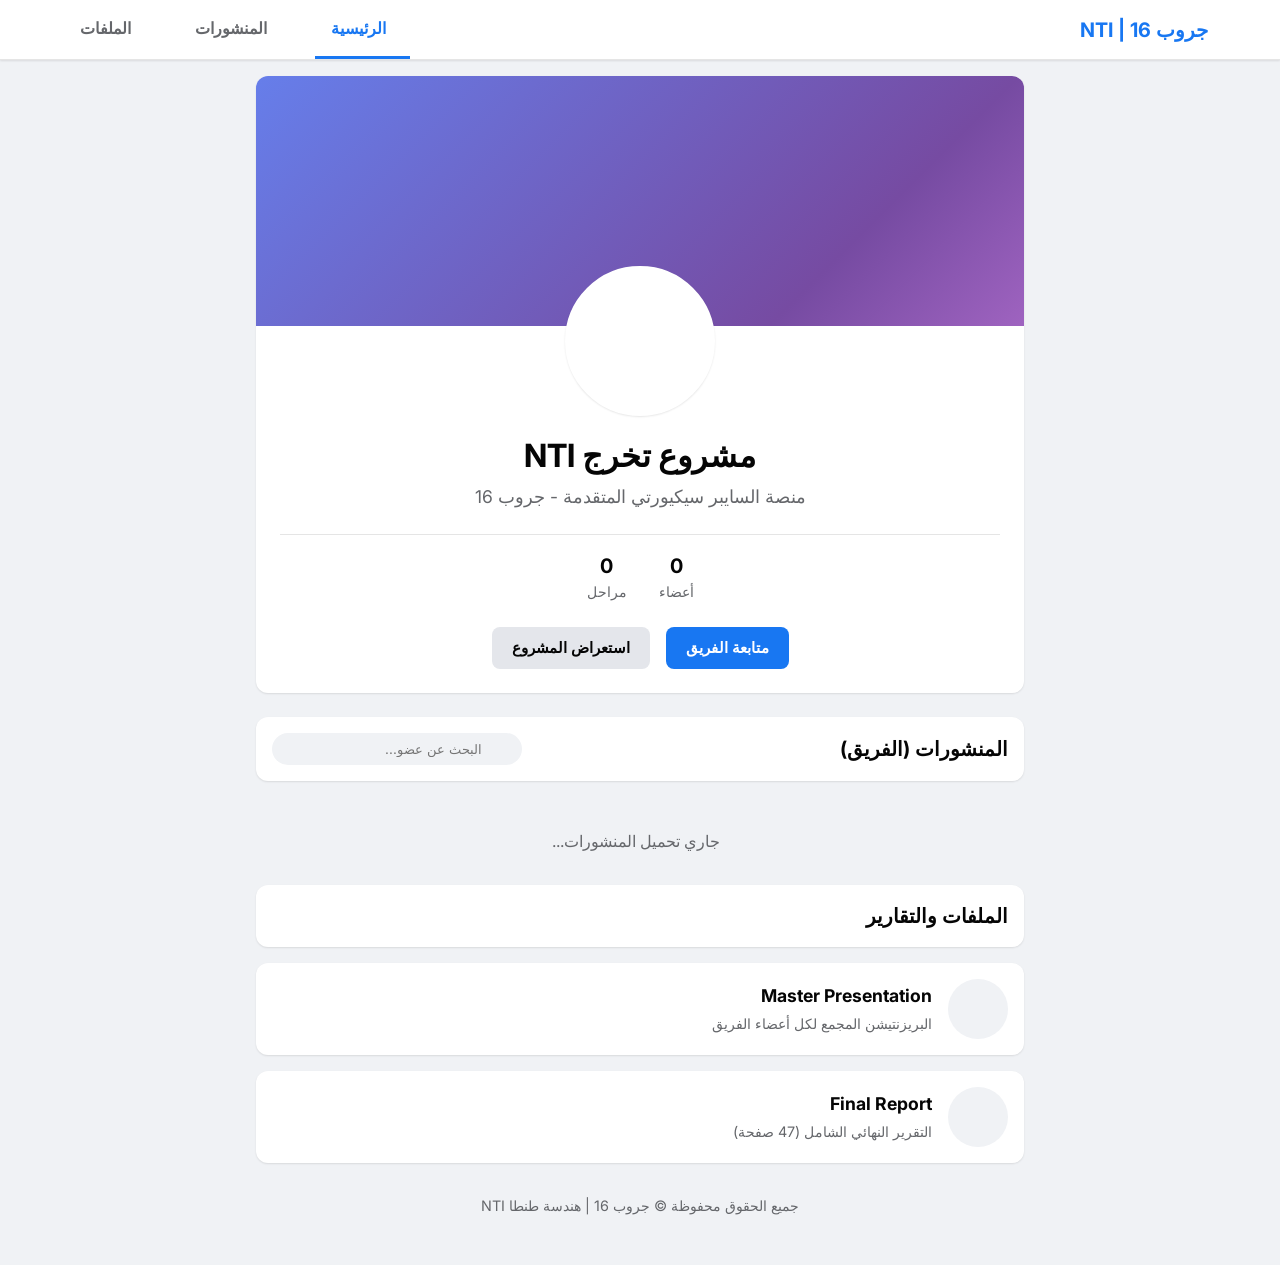
==== commit d0159eda: "Add files via upload" ====
--- a/index.html
+++ b/index.html
@@ -1,38 +1,38 @@
-<!DOCTYPE html>
+﻿<!DOCTYPE html>
 <html lang="ar" dir="rtl">
 <head>
     <meta charset="UTF-8">
     <meta name="viewport" content="width=device-width, initial-scale=1.0">
-    <meta name="description" content="group 16 tanta ATI - The ultimate cybersecurity graduation project platform for Group 16, Tanta University ATI. Advanced penetration testing and security research.">
-    <meta name="keywords" content="group 16 tanta ATI, cybersecurity, graduation project, tanta university, ATI, cyber security group 16, penetration testing">
-    <meta name="author" content="Group 16 Tanta ATI">
+    <meta name="description" content="group 16 tanta NTI - The ultimate cybersecurity graduation project platform for Group 16, Tanta University NTI. Advanced penetrntion testing and security research.">
+    <meta name="keywords" content="group 16 tanta NTI, cybersecurity, graduation project, tanta university, NTI, cyber security group 16, penetrntion testing">
+    <meta name="author" content="Group 16 Tanta NTI">
     <meta name="robots" content="index, follow, max-image-preview:large, max-snippet:-1, max-video-preview:-1">
     <link rel="canonical" href="https://waleeed-amr.github.io/G16/">
     <meta name="theme-color" content="#1877f2">
 
-    <title id="seo-title">group 16 tanta ATI - Cybersecurity Project</title>
+    <title id="seo-title">group 16 tanta NTI - Cybersecurity Project</title>
 
     <!-- Open Graph Tags (Facebook, LinkedIn, Discord) -->
-    <meta property="og:title" content="group 16 tanta ATI - Cybersecurity Project">
-    <meta property="og:description" content="Welcome to group 16 tanta ATI. The official portal for our advanced cybersecurity graduation project.">
+    <meta property="og:title" content="group 16 tanta NTI - Cybersecurity Project">
+    <meta property="og:description" content="Welcome to group 16 tanta NTI. The official portal for our advanced cybersecurity graduation project.">
     <meta property="og:type" content="website">
     <meta property="og:url" content="https://waleeed-amr.github.io/G16/">
-    <meta property="og:site_name" content="group 16 tanta ATI">
+    <meta property="og:site_name" content="group 16 tanta NTI">
 
     <!-- Twitter Cards -->
     <meta name="twitter:card" content="summary_large_image">
-    <meta name="twitter:title" content="group 16 tanta ATI - Cybersecurity Project">
-    <meta name="twitter:description" content="Welcome to group 16 tanta ATI. The official portal for our advanced cybersecurity graduation project.">
+    <meta name="twitter:title" content="group 16 tanta NTI - Cybersecurity Project">
+    <meta name="twitter:description" content="Welcome to group 16 tanta NTI. The official portal for our advanced cybersecurity graduation project.">
 
     <!-- JSON-LD Structured Data for Google Rich Snippets -->
     <script type="application/ld+json">
     {
       "@context": "https://schema.org",
       "@type": "WebSite",
-      "name": "group 16 tanta ATI",
-      "alternateName": "Group 16 Tanta ATI Cybersecurity",
+      "name": "group 16 tanta NTI",
+      "alternateName": "Group 16 Tanta NTI Cybersecurity",
       "url": "https://waleeed-amr.github.io/G16/",
-      "description": "The ultimate cybersecurity graduation project platform for Group 16, Tanta University ATI."
+      "description": "The ultimate cybersecurity graduation project platform for Group 16, Tanta University NTI."
     }
     </script>
 
@@ -54,7 +54,7 @@
     <nav class="app-navbar" id="mainNav" aria-label="Primary">
         <div class="nav-brand">
             <i class="ph-fill ph-users-three" aria-hidden="true"></i>
-            <span>جروب 16 | ATI</span>
+            <span>جروب 16 | NTI</span>
         </div>
         <ul class="nav-links" id="navLinks">
             <li><a href="#home" class="is-active"><i class="ph ph-house"></i> <span>الرئيسية</span></a></li>
@@ -81,7 +81,7 @@
                     <i class="ph-fill ph-shield-check"></i>
                 </div>
                 <div class="profile-details">
-                    <h1 id="hero-title" class="profile-name">مشروع تخرج ATI</h1>
+                    <h1 id="hero-title" class="profile-name">مشروع تخرج NTI</h1>
                     <p id="hero-desc" class="profile-bio">منصة السايبر سيكيورتي المتقدمة - جروب 16</p>
                     <div class="profile-stats">
                         <div class="stat-box">
@@ -152,7 +152,7 @@
 
         <!-- App Footer -->
         <footer class="app-footer">
-            <p>جميع الحقوق محفوظة &copy; جروب 16 | هندسة طنطا ATI</p>
+            <p>جميع الحقوق محفوظة &copy; جروب 16 | هندسة طنطا NTI</p>
         </footer>
     </div>
 
--- a/main.css
+++ b/main.css
@@ -1,5 +1,5 @@
-/* ==========================================================
-   ATI SECURE — Social Media UI Redesign
+﻿/* ==========================================================
+   NTI SECURE — Social Media UI Redesign
    Modern Light Mode × Clean Feed Layout
    ========================================================== */
 
--- a/main.css
+++ b/main.css
@@ -1,5 +1,5 @@
-/* ==========================================================
-   ATI SECURE — Social Media UI Redesign
+﻿/* ==========================================================
+   NTI SECURE — Social Media UI Redesign
    Modern Light Mode × Clean Feed Layout
    ========================================================== */
 
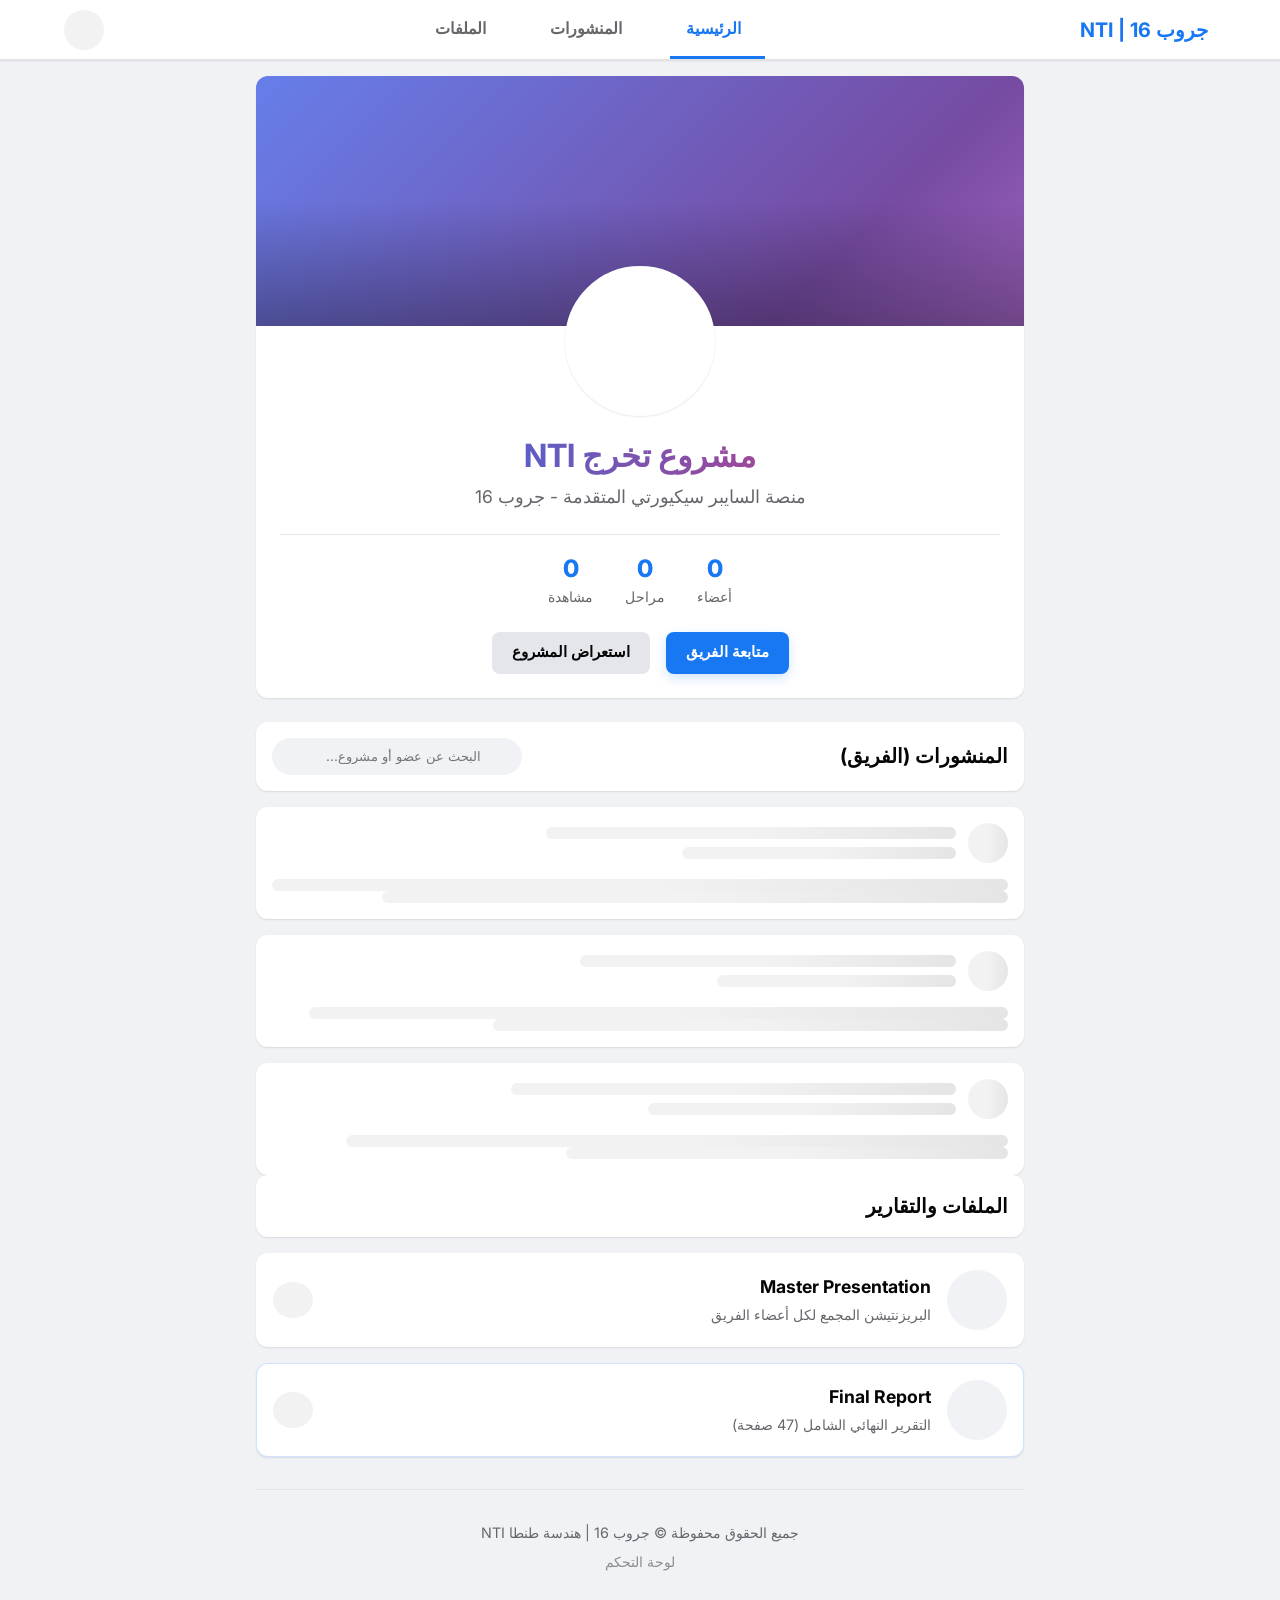
==== commit d2af8dd7: "Add files via upload" ====
--- a/index.html
+++ b/index.html
@@ -1,18 +1,24 @@
-﻿<!DOCTYPE html>
+<!DOCTYPE html>
 <html lang="ar" dir="rtl">
 <head>
     <meta charset="UTF-8">
     <meta name="viewport" content="width=device-width, initial-scale=1.0">
-    <meta name="description" content="group 16 tanta NTI - The ultimate cybersecurity graduation project platform for Group 16, Tanta University NTI. Advanced penetrntion testing and security research.">
-    <meta name="keywords" content="group 16 tanta NTI, cybersecurity, graduation project, tanta university, NTI, cyber security group 16, penetrntion testing">
+    <meta name="description" content="group 16 tanta NTI - The ultimate cybersecurity graduation project platform for Group 16, Tanta University NTI. Advanced penetration testing and security research.">
+    <meta name="keywords" content="group 16 tanta NTI, cybersecurity, graduation project, tanta university, NTI, cyber security group 16, penetration testing">
     <meta name="author" content="Group 16 Tanta NTI">
     <meta name="robots" content="index, follow, max-image-preview:large, max-snippet:-1, max-video-preview:-1">
     <link rel="canonical" href="https://waleeed-amr.github.io/G16/">
-    <meta name="theme-color" content="#1877f2">
+    <meta name="theme-color" content="#1877f2" id="theme-color-meta">
+
+    <!-- PWA -->
+    <link rel="manifest" href="./manifest.json">
+    <meta name="apple-mobile-web-app-capable" content="yes">
+    <meta name="apple-mobile-web-app-status-bar-style" content="default">
+    <meta name="apple-mobile-web-app-title" content="G16 NTI">
 
     <title id="seo-title">group 16 tanta NTI - Cybersecurity Project</title>
 
-    <!-- Open Graph Tags (Facebook, LinkedIn, Discord) -->
+    <!-- Open Graph Tags -->
     <meta property="og:title" content="group 16 tanta NTI - Cybersecurity Project">
     <meta property="og:description" content="Welcome to group 16 tanta NTI. The official portal for our advanced cybersecurity graduation project.">
     <meta property="og:type" content="website">
@@ -24,7 +30,7 @@
     <meta name="twitter:title" content="group 16 tanta NTI - Cybersecurity Project">
     <meta name="twitter:description" content="Welcome to group 16 tanta NTI. The official portal for our advanced cybersecurity graduation project.">
 
-    <!-- JSON-LD Structured Data for Google Rich Snippets -->
+    <!-- JSON-LD Structured Data -->
     <script type="application/ld+json">
     {
       "@context": "https://schema.org",
@@ -36,10 +42,10 @@
     }
     </script>
 
-    <!-- Preload Critical Assets for Performance Optimization -->
+    <!-- Preload Critical Assets -->
     <link rel="preload" href="./main.css" as="style">
     <link rel="preload" href="./main.js" as="script" crossorigin="anonymous">
-    
+
     <link rel="preconnect" href="https://fonts.googleapis.com">
     <link rel="preconnect" href="https://fonts.gstatic.com" crossorigin>
     <link href="https://fonts.googleapis.com/css2?family=Inter:wght@300;400;500;600;700;800&display=swap" rel="stylesheet">
@@ -50,7 +56,10 @@
     <link rel="stylesheet" href="./main.css">
 </head>
 <body>
-    <!-- App Navbar (Like Instagram / Facebook Top Bar) -->
+    <!-- Particle Background Canvas -->
+    <canvas id="particle-canvas" aria-hidden="true"></canvas>
+
+    <!-- App Navbar -->
     <nav class="app-navbar" id="mainNav" aria-label="Primary">
         <div class="nav-brand">
             <i class="ph-fill ph-users-three" aria-hidden="true"></i>
@@ -61,29 +70,34 @@
             <li><a href="#feed"><i class="ph ph-squares-four"></i> <span>المنشورات</span></a></li>
             <li><a href="#reports"><i class="ph ph-folder-open"></i> <span>الملفات</span></a></li>
         </ul>
-        <button class="nav-toggle" id="navToggle" aria-label="Toggle menu" aria-expanded="false" aria-controls="navLinks">
-            <i class="ph ph-list" aria-hidden="true"></i>
-        </button>
+        <div class="nav-actions">
+            <button class="theme-toggle" id="themeToggle" aria-label="تبديل الوضع الداكن">
+                <i class="ph ph-moon" aria-hidden="true"></i>
+            </button>
+            <button class="nav-toggle" id="navToggle" aria-label="Toggle menu" aria-expanded="false" aria-controls="navLinks">
+                <i class="ph ph-list" aria-hidden="true"></i>
+            </button>
+        </div>
     </nav>
 
     <span id="main-content-anchor" tabindex="-1"></span>
 
-    <!-- MAIN CONTENT CONTAINER -->
+    <!-- MAIN CONTENT -->
     <div id="main-content" class="app-layout">
-        
-        <!-- Profile Header (Like Facebook Cover / Instagram Profile) -->
-        <header id="home" class="profile-header">
+
+        <!-- Profile Header -->
+        <header id="home" class="profile-header" data-reveal>
             <div class="cover-photo">
-                <!-- A clean gradient or pattern cover -->
+                <div class="cover-overlay"></div>
             </div>
             <div class="profile-info-container">
-                <div class="profile-avatar">
+                <div class="profile-avatar" data-reveal-delay="0.1s">
                     <i class="ph-fill ph-shield-check"></i>
                 </div>
                 <div class="profile-details">
-                    <h1 id="hero-title" class="profile-name">مشروع تخرج NTI</h1>
-                    <p id="hero-desc" class="profile-bio">منصة السايبر سيكيورتي المتقدمة - جروب 16</p>
-                    <div class="profile-stats">
+                    <h1 id="hero-title" class="profile-name" data-reveal-delay="0.2s">مشروع تخرج NTI</h1>
+                    <p id="hero-desc" class="profile-bio" data-reveal-delay="0.3s">منصة السايبر سيكيورتي المتقدمة - جروب 16</p>
+                    <div class="profile-stats" data-reveal-delay="0.4s">
                         <div class="stat-box">
                             <span class="stat-num" id="stat-members" data-counter="0">0</span>
                             <span class="stat-label">أعضاء</span>
@@ -92,8 +106,12 @@
                             <span class="stat-num" id="stat-posts" data-counter="0">0</span>
                             <span class="stat-label">مراحل</span>
                         </div>
-                    </div>
-                    <div class="profile-actions">
+                        <div class="stat-box">
+                            <span class="stat-num" id="stat-views" data-counter="0">0</span>
+                            <span class="stat-label">مشاهدة</span>
+                        </div>
+                    </div>
+                    <div class="profile-actions" data-reveal-delay="0.5s">
                         <a href="#feed" class="btn btn-follow">متابعة الفريق</a>
                         <a href="#reports" class="btn btn-message">استعراض المشروع</a>
                     </div>
@@ -102,38 +120,78 @@
         </header>
 
         <main class="feed-container">
-            <!-- Feed / Team Section -->
+            <!-- Feed Section -->
             <section id="feed" class="feed-section" aria-labelledby="feed-heading">
-                <div class="feed-header">
+                <div class="feed-header" data-reveal>
                     <h2 id="feed-heading" class="feed-title">المنشورات (الفريق)</h2>
                     <div class="feed-search">
                         <i class="ph ph-magnifying-glass" aria-hidden="true"></i>
-                        <input type="text" id="teamSearch" placeholder="البحث عن عضو..." autocomplete="off">
+                        <input type="text" id="teamSearch" placeholder="البحث عن عضو أو مشروع..." autocomplete="off">
                     </div>
                 </div>
 
                 <div id="team-grid" class="feed-list" aria-live="polite" aria-busy="true">
-                    <!-- Posts will be generated here by main.js -->
-                    <div class="loading-post" role="status">
-                        <i class="ph ph-spinner-gap ph-spin" aria-hidden="true"></i>
-                        <span>جاري تحميل المنشورات...</span>
+                    <!-- Skeleton Loaders -->
+                    <div class="skeleton-card" role="status" aria-label="جاري التحميل">
+                        <div class="skeleton-header">
+                            <div class="skeleton-avatar"></div>
+                            <div class="skeleton-lines">
+                                <div class="skeleton-line" style="width: 60%"></div>
+                                <div class="skeleton-line" style="width: 40%"></div>
+                            </div>
+                        </div>
+                        <div class="skeleton-body">
+                            <div class="skeleton-line" style="width: 100%"></div>
+                            <div class="skeleton-line" style="width: 85%"></div>
+                        </div>
+                    </div>
+                    <div class="skeleton-card" role="status" aria-label="جاري التحميل">
+                        <div class="skeleton-header">
+                            <div class="skeleton-avatar"></div>
+                            <div class="skeleton-lines">
+                                <div class="skeleton-line" style="width: 55%"></div>
+                                <div class="skeleton-line" style="width: 35%"></div>
+                            </div>
+                        </div>
+                        <div class="skeleton-body">
+                            <div class="skeleton-line" style="width: 95%"></div>
+                            <div class="skeleton-line" style="width: 70%"></div>
+                        </div>
+                    </div>
+                    <div class="skeleton-card" role="status" aria-label="جاري التحميل">
+                        <div class="skeleton-header">
+                            <div class="skeleton-avatar"></div>
+                            <div class="skeleton-lines">
+                                <div class="skeleton-line" style="width: 65%"></div>
+                                <div class="skeleton-line" style="width: 45%"></div>
+                            </div>
+                        </div>
+                        <div class="skeleton-body">
+                            <div class="skeleton-line" style="width: 90%"></div>
+                            <div class="skeleton-line" style="width: 60%"></div>
+                        </div>
                     </div>
                 </div>
             </section>
 
-            <!-- Reports Section (Like Saved Posts or Highlights) -->
+            <!-- Reports Section -->
             <section id="reports" class="reports-section" aria-labelledby="reports-heading">
-                <div class="feed-header">
+                <div class="feed-header" data-reveal>
                     <h2 id="reports-heading" class="feed-title">الملفات والتقارير</h2>
                 </div>
-                <div class="reports-list">
+                <div class="reports-list" data-reveal>
                     <div class="report-card">
                         <div class="card-icon"><i class="ph-fill ph-presentation-chart"></i></div>
                         <div class="card-content">
                             <h3>Master Presentation</h3>
                             <p>البريزنتيشن المجمع لكل أعضاء الفريق</p>
                         </div>
-                        <a href="#" id="master-pres-link" class="btn btn-action" target="_blank" style="display: none;">عرض</a>
+                        <div class="card-actions">
+                            <a href="#" id="master-pres-link" class="btn btn-action" target="_blank" style="display: none;">عرض</a>
+                            <button class="btn btn-icon-only copy-link" data-target="master-pres-link" aria-label="نسخ الرابط">
+                                <i class="ph ph-copy"></i>
+                            </button>
+                        </div>
                     </div>
                     <div class="report-card highlight">
                         <div class="card-icon"><i class="ph-fill ph-file-pdf"></i></div>
@@ -144,6 +202,9 @@
                         <div class="card-actions">
                             <a href="#" id="report-preview-link" class="btn btn-action" target="_blank" style="display: none;">قراءة</a>
                             <a href="#" id="report-download-link" class="btn btn-action primary" target="_blank" style="display: none;">تحميل</a>
+                            <button class="btn btn-icon-only copy-link" data-target="report-download-link" aria-label="نسخ الرابط">
+                                <i class="ph ph-copy"></i>
+                            </button>
                         </div>
                     </div>
                 </div>
@@ -153,10 +214,13 @@
         <!-- App Footer -->
         <footer class="app-footer">
             <p>جميع الحقوق محفوظة &copy; جروب 16 | هندسة طنطا NTI</p>
+            <div class="footer-links">
+                <a href="./392010.html" target="_blank">لوحة التحكم</a>
+            </div>
         </footer>
     </div>
 
-    <!-- Member Modal (Like Photo Viewer / Post Detail) -->
+    <!-- Member Modal -->
     <div class="modal-backdrop" id="memberModal" role="dialog" aria-modal="true" aria-hidden="true">
         <div class="modal-card">
             <div class="modal-header">
@@ -183,10 +247,32 @@
                     <h4 class="section-label">المساهمات:</h4>
                     <p id="modalContributions">—</p>
                 </div>
+                <div class="post-views">
+                    <i class="ph ph-eye"></i>
+                    <span id="modalViews">0</span> مشاهدة
+                </div>
             </div>
             <div class="modal-actions" id="modalActions"></div>
         </div>
     </div>
+
+    <!-- Custom Confirm Modal -->
+    <div class="modal-backdrop" id="confirmModal" role="dialog" aria-modal="true" aria-hidden="true">
+        <div class="modal-card confirm-card">
+            <div class="confirm-icon">
+                <i class="ph ph-question"></i>
+            </div>
+            <h3 id="confirmTitle">تأكيد</h3>
+            <p id="confirmMessage">هل أنت متأكد؟</p>
+            <div class="confirm-actions">
+                <button class="btn btn-secondary" id="confirmCancel">إلغاء</button>
+                <button class="btn btn-primary" id="confirmOk">تأكيد</button>
+            </div>
+        </div>
+    </div>
+
+    <!-- Toast Container -->
+    <div class="toast-container" id="toastContainer" aria-live="polite" aria-atomic="true"></div>
 
     <!-- Back to top -->
     <button id="backToTop" class="back-to-top" type="button" aria-label="العودة لأعلى الصفحة">
@@ -194,5 +280,15 @@
     </button>
 
     <script type="module" src="./main.js"></script>
+    <script>
+        // Register Service Worker
+        if ('serviceWorker' in navigator) {
+            window.addEventListener('load', () => {
+                navigator.serviceWorker.register('./sw.js')
+                    .then(reg => console.log('SW registered:', reg.scope))
+                    .catch(err => console.log('SW registration failed:', err));
+            });
+        }
+    </script>
 </body>
-</html>
+</html>
--- a/main.css
+++ b/main.css
@@ -1,64 +1,65 @@
-﻿/* ==========================================================
-   NTI SECURE — Social Media UI Redesign
-   Modern Light Mode × Clean Feed Layout
+/* ==========================================================
+   NTI SECURE — Social Media UI Redesign v2.0
+   Modern Light/Dark Mode × Clean Feed × Premium Animations
    ========================================================== */
 
 /* ----------------------------------------------------------
-   1. ROOT TOKENS
+   1. ROOT TOKENS & DARK MODE
 ---------------------------------------------------------- */
 :root {
-    /* Color System - Clean Light Theme */
-    --bg-base: #f0f2f5;        /* Facebook-like background */
-    --bg-surface: #ffffff;     /* Card background */
+    --bg-base: #f0f2f5;
+    --bg-surface: #ffffff;
     --bg-elevated: #ffffff;
     --bg-hover: #f2f2f2;
-    
-    /* Brand Colors */
-    --primary: #1877f2;        /* Facebook Blue */
+    --primary: #1877f2;
     --primary-hover: #166fe5;
-    --secondary: #e4e6eb;      /* Gray button bg */
+    --primary-glow: rgba(24, 119, 242, 0.2);
+    --secondary: #e4e6eb;
     --secondary-hover: #d8dadf;
-    --accent: #e1306c;         /* Instagram Pink */
-    
-    /* Text */
+    --accent: #e1306c;
     --text-main: #050505;
     --text-muted: #65676b;
     --text-light: #8e8e8e;
-    
-    /* Borders & Shadows */
     --border-color: #ced0d4;
     --border-light: #e5e5e5;
     --shadow-sm: 0 1px 2px rgba(0, 0, 0, 0.1);
     --shadow-md: 0 4px 12px rgba(0, 0, 0, 0.08);
     --shadow-lg: 0 8px 24px rgba(0, 0, 0, 0.12);
-    
-    /* Type */
     --font-ui: 'Inter', -apple-system, BlinkMacSystemFont, "Segoe UI", Roboto, Helvetica, Arial, sans-serif;
-    
-    /* Radius */
     --r-sm: 8px;
     --r-md: 12px;
     --r-lg: 16px;
     --r-full: 50%;
-    
-    /* Transitions */
     --ease: cubic-bezier(0.2, 0.8, 0.2, 1);
     --transition: all 0.2s var(--ease);
 }
 
+[data-theme="dark"] {
+    --bg-base: #0f0f0f;
+    --bg-surface: #1c1c1e;
+    --bg-elevated: #2c2c2e;
+    --bg-hover: #2c2c2e;
+    --primary: #4facfe;
+    --primary-hover: #00f2fe;
+    --primary-glow: rgba(79, 172, 254, 0.3);
+    --secondary: #3a3a3c;
+    --secondary-hover: #48484a;
+    --accent: #ff007f;
+    --text-main: #f5f5f7;
+    --text-muted: #a0a5b1;
+    --text-light: #6c7280;
+    --border-color: #38383a;
+    --border-light: #2c2c2e;
+    --shadow-sm: 0 1px 2px rgba(0, 0, 0, 0.5);
+    --shadow-md: 0 4px 12px rgba(0, 0, 0, 0.4);
+    --shadow-lg: 0 8px 24px rgba(0, 0, 0, 0.5);
+}
+
 /* ----------------------------------------------------------
    2. RESET & BASE
 ---------------------------------------------------------- */
-* {
-    margin: 0;
-    padding: 0;
-    box-sizing: border-box;
-}
-
-html {
-    scroll-behavior: smooth;
-    font-size: 16px;
-}
+* { margin: 0; padding: 0; box-sizing: border-box; }
+html { scroll-behavior: smooth; font-size: 16px; }
 
 body {
     background-color: var(--bg-base);
@@ -67,55 +68,23 @@
     line-height: 1.5;
     -webkit-font-smoothing: antialiased;
     overflow-x: hidden;
-    padding-top: 60px; /* Space for fixed navbar */
-}
-
-a {
-    color: var(--primary);
-    text-decoration: none;
-    transition: var(--transition);
-}
-
-a:hover {
-    text-decoration: underline;
-}
-
-ul {
-    list-style: none;
-}
-
-button {
-    cursor: pointer;
-    border: none;
-    background: none;
-    font-family: inherit;
-    transition: var(--transition);
-}
-
-.visually-hidden {
-    position: absolute;
-    width: 1px;
-    height: 1px;
-    padding: 0;
-    margin: -1px;
-    overflow: hidden;
-    clip: rect(0, 0, 0, 0);
-    border: 0;
-}
-
-.skip-link {
-    position: absolute;
-    top: -100px;
-    left: 1rem;
-    background: var(--primary);
-    color: #fff;
-    padding: 0.5rem 1rem;
-    z-index: 9999;
-    border-radius: var(--r-sm);
-}
-
-.skip-link:focus {
-    top: 1rem;
+    padding-top: 60px;
+    transition: background-color 0.3s ease, color 0.3s ease;
+}
+
+a { color: var(--primary); text-decoration: none; transition: var(--transition); }
+a:hover { text-decoration: underline; }
+ul { list-style: none; }
+button { cursor: pointer; border: none; background: none; font-family: inherit; transition: var(--transition); }
+
+/* Particle Canvas */
+#particle-canvas {
+    position: fixed;
+    top: 0; left: 0;
+    width: 100%; height: 100%;
+    pointer-events: none;
+    z-index: 0;
+    opacity: 0.4;
 }
 
 /* ----------------------------------------------------------
@@ -123,10 +92,8 @@
 ---------------------------------------------------------- */
 .app-navbar {
     position: fixed;
-    top: 0;
-    left: 0;
-    width: 100%;
-    height: 60px;
+    top: 0; left: 0;
+    width: 100%; height: 60px;
     background: var(--bg-surface);
     border-bottom: 1px solid var(--border-light);
     display: flex;
@@ -135,6 +102,7 @@
     padding: 0 5%;
     z-index: 1000;
     box-shadow: var(--shadow-sm);
+    transition: background-color 0.3s ease;
 }
 
 .nav-brand {
@@ -145,20 +113,14 @@
     font-size: 1.25rem;
     color: var(--primary);
 }
-
-.nav-brand i {
-    font-size: 1.5rem;
-}
+.nav-brand i { font-size: 1.5rem; }
 
 .nav-links {
     display: flex;
     gap: 1.5rem;
     height: 100%;
 }
-
-.nav-links li {
-    height: 100%;
-}
+.nav-links li { height: 100%; }
 
 .nav-links a {
     display: flex;
@@ -169,20 +131,38 @@
     color: var(--text-muted);
     font-weight: 600;
     border-bottom: 3px solid transparent;
-}
-
+    transition: var(--transition);
+}
 .nav-links a:hover {
     background-color: var(--bg-hover);
     text-decoration: none;
 }
-
 .nav-links a.is-active {
     color: var(--primary);
     border-bottom-color: var(--primary);
 }
-
-.nav-links a i {
-    font-size: 1.5rem;
+.nav-links a i { font-size: 1.5rem; }
+
+.nav-actions {
+    display: flex;
+    align-items: center;
+    gap: 0.75rem;
+}
+
+.theme-toggle {
+    width: 40px; height: 40px;
+    border-radius: var(--r-full);
+    display: flex;
+    align-items: center;
+    justify-content: center;
+    font-size: 1.25rem;
+    color: var(--text-muted);
+    background: var(--bg-hover);
+}
+.theme-toggle:hover {
+    background: var(--secondary);
+    color: var(--text-main);
+    transform: rotate(20deg);
 }
 
 .nav-toggle {
@@ -192,16 +172,12 @@
     padding: 0.5rem;
     border-radius: var(--r-full);
 }
-
-.nav-toggle:hover {
-    background-color: var(--bg-hover);
-}
+.nav-toggle:hover { background-color: var(--bg-hover); }
 
 @media (max-width: 768px) {
     .nav-links {
         position: fixed;
-        top: 60px;
-        right: -100%;
+        top: 60px; right: -100%;
         width: 250px;
         height: calc(100vh - 60px);
         background: var(--bg-surface);
@@ -210,30 +186,22 @@
         box-shadow: -2px 0 12px rgba(0,0,0,0.1);
         transition: right 0.3s var(--ease);
     }
-    
-    .nav-links.open {
-        right: 0;
-    }
-    
+    .nav-links.open { right: 0; }
     .nav-links a {
         height: 50px;
         border-radius: var(--r-sm);
         border-bottom: none;
     }
-    
-    .nav-links a.is-active {
-        background-color: var(--bg-hover);
-    }
-
-    .nav-toggle {
-        display: block;
-    }
+    .nav-links a.is-active { background-color: var(--bg-hover); }
+    .nav-toggle { display: block; }
 }
 
 /* ----------------------------------------------------------
    4. LAYOUT & PROFILE HEADER
 ---------------------------------------------------------- */
 .app-layout {
+    position: relative;
+    z-index: 1;
     max-width: 800px;
     margin: 0 auto;
     padding: 1rem;
@@ -245,6 +213,13 @@
     overflow: hidden;
     box-shadow: var(--shadow-sm);
     margin-bottom: 1.5rem;
+    opacity: 0;
+    transform: translateY(30px);
+    animation: fadeSlideUp 0.8s var(--ease) forwards;
+}
+
+@keyframes fadeSlideUp {
+    to { opacity: 1; transform: translateY(0); }
 }
 
 .cover-photo {
@@ -254,6 +229,11 @@
     animation: gradientShift 8s ease infinite;
     position: relative;
 }
+.cover-overlay {
+    position: absolute;
+    inset: 0;
+    background: linear-gradient(to bottom, transparent 50%, rgba(0,0,0,0.3));
+}
 
 @keyframes gradientShift {
     0% { background-position: 0% 50%; }
@@ -271,8 +251,7 @@
 }
 
 .profile-avatar {
-    width: 150px;
-    height: 150px;
+    width: 150px; height: 150px;
     background: var(--bg-surface);
     border-radius: var(--r-full);
     border: 4px solid var(--bg-surface);
@@ -284,19 +263,20 @@
     box-shadow: var(--shadow-sm);
     margin-bottom: 1rem;
     overflow: hidden;
-}
-
-.profile-details {
-    text-align: center;
-    width: 100%;
-}
-
+    transition: transform 0.3s var(--ease);
+}
+.profile-avatar:hover { transform: scale(1.05); }
+
+.profile-details { text-align: center; width: 100%; }
 .profile-name {
     font-size: 2rem;
     font-weight: 700;
     margin-bottom: 0.25rem;
-}
-
+    background: linear-gradient(90deg, var(--primary), var(--accent));
+    -webkit-background-clip: text;
+    -webkit-text-fill-color: transparent;
+    background-clip: text;
+}
 .profile-bio {
     color: var(--text-muted);
     font-size: 1.1rem;
@@ -311,22 +291,23 @@
     padding-top: 1rem;
     border-top: 1px solid var(--border-light);
 }
-
 .stat-box {
     display: flex;
     flex-direction: column;
     align-items: center;
-}
-
+    transition: transform 0.2s ease;
+}
+.stat-box:hover { transform: translateY(-3px); }
 .stat-num {
-    font-size: 1.25rem;
-    font-weight: 700;
-    color: var(--text-main);
-}
-
+    font-size: 1.5rem;
+    font-weight: 800;
+    color: var(--primary);
+    font-family: 'Inter', sans-serif;
+}
 .stat-label {
-    font-size: 0.9rem;
-    color: var(--text-muted);
+    font-size: 0.85rem;
+    color: var(--text-muted);
+    font-weight: 500;
 }
 
 .profile-actions {
@@ -345,25 +326,25 @@
     font-weight: 600;
     font-size: 0.95rem;
     text-decoration: none !important;
-}
-
+    transition: var(--transition);
+    border: none;
+    cursor: pointer;
+}
 .btn-follow {
     background: var(--primary);
     color: white;
-}
-
+    box-shadow: 0 4px 12px var(--primary-glow);
+}
 .btn-follow:hover {
     background: var(--primary-hover);
-}
-
+    transform: translateY(-2px);
+    box-shadow: 0 6px 20px var(--primary-glow);
+}
 .btn-message {
     background: var(--secondary);
     color: var(--text-main);
 }
-
-.btn-message:hover {
-    background: var(--secondary-hover);
-}
+.btn-message:hover { background: var(--secondary-hover); }
 
 /* ----------------------------------------------------------
    5. FEED SECTION (POSTS)
@@ -377,42 +358,80 @@
     display: flex;
     align-items: center;
     justify-content: space-between;
-}
-
-.feed-title {
-    font-size: 1.25rem;
-    font-weight: 700;
-}
+    opacity: 0;
+    animation: fadeSlideUp 0.6s 0.2s var(--ease) forwards;
+}
+.feed-title { font-size: 1.25rem; font-weight: 700; }
 
 .feed-search {
     position: relative;
     width: 250px;
 }
-
 .feed-search i {
     position: absolute;
     right: 1rem;
     top: 50%;
     transform: translateY(-50%);
     color: var(--text-muted);
-}
+    transition: color 0.2s;
+}
+.feed-search:focus-within i { color: var(--primary); }
 
 .feed-search input {
     width: 100%;
-    padding: 0.5rem 2.5rem 0.5rem 1rem;
+    padding: 0.6rem 2.5rem 0.6rem 1rem;
     border-radius: 20px;
-    border: none;
+    border: 1px solid transparent;
     background: var(--bg-base);
     color: var(--text-main);
     font-family: inherit;
-}
-
+    transition: var(--transition);
+}
 .feed-search input:focus {
     outline: none;
-    box-shadow: 0 0 0 2px var(--primary-glow);
-}
-
-/* Single Post (Team Member) */
+    border-color: var(--primary);
+    box-shadow: 0 0 0 3px var(--primary-glow);
+}
+
+/* Skeleton Loaders */
+.skeleton-card {
+    background: var(--bg-surface);
+    border-radius: var(--r-md);
+    padding: 1rem;
+    box-shadow: var(--shadow-sm);
+    animation: pulse 2s cubic-bezier(0.4, 0, 0.6, 1) infinite;
+}
+@keyframes pulse {
+    0%, 100% { opacity: 1; }
+    50% { opacity: 0.6; }
+}
+.skeleton-header {
+    display: flex;
+    align-items: center;
+    gap: 0.75rem;
+    margin-bottom: 1rem;
+}
+.skeleton-avatar {
+    width: 40px; height: 40px;
+    border-radius: var(--r-full);
+    background: linear-gradient(90deg, var(--bg-hover) 25%, var(--border-light) 50%, var(--bg-hover) 75%);
+    background-size: 200% 100%;
+    animation: shimmer 1.5s infinite;
+}
+.skeleton-lines { flex: 1; display: flex; flex-direction: column; gap: 0.5rem; }
+.skeleton-line {
+    height: 12px;
+    border-radius: 6px;
+    background: linear-gradient(90deg, var(--bg-hover) 25%, var(--border-light) 50%, var(--bg-hover) 75%);
+    background-size: 200% 100%;
+    animation: shimmer 1.5s infinite;
+}
+@keyframes shimmer {
+    0% { background-position: 200% 0; }
+    100% { background-position: -200% 0; }
+}
+
+/* Feed List */
 .feed-list {
     display: flex;
     flex-direction: column;
@@ -424,12 +443,16 @@
     border-radius: var(--r-md);
     box-shadow: var(--shadow-sm);
     padding: 1rem;
-    animation: fadeIn 0.5s ease-out;
-}
-
-@keyframes fadeIn {
-    from { opacity: 0; transform: translateY(10px); }
-    to { opacity: 1; transform: translateY(0); }
+    opacity: 0;
+    transform: translateY(20px);
+    animation: fadeSlideUp 0.5s var(--ease) forwards;
+    transition: transform 0.2s ease, box-shadow 0.2s ease;
+    border: 1px solid transparent;
+}
+.post-card:hover {
+    transform: translateY(-2px);
+    box-shadow: var(--shadow-md);
+    border-color: var(--border-light);
 }
 
 .post-header {
@@ -438,31 +461,27 @@
     gap: 0.75rem;
     margin-bottom: 1rem;
 }
-
 .post-avatar {
-    width: 40px;
-    height: 40px;
+    width: 40px; height: 40px;
     border-radius: var(--r-full);
     object-fit: cover;
     background: var(--bg-base);
-}
-
-.post-author-info {
-    display: flex;
-    flex-direction: column;
-}
-
+    transition: transform 0.2s ease;
+}
+.post-avatar:hover { transform: scale(1.1); }
+
+.post-author-info { display: flex; flex-direction: column; }
 .post-author-name {
     font-weight: 600;
     font-size: 1rem;
     color: var(--text-main);
     cursor: pointer;
-}
-
+    transition: color 0.2s;
+}
 .post-author-name:hover {
+    color: var(--primary);
     text-decoration: underline;
 }
-
 .post-author-role {
     font-size: 0.85rem;
     color: var(--text-muted);
@@ -472,6 +491,14 @@
     font-size: 0.95rem;
     margin-bottom: 1rem;
     color: var(--text-main);
+    line-height: 1.6;
+}
+.post-content mark {
+    background: var(--primary-glow);
+    color: var(--primary);
+    padding: 0 2px;
+    border-radius: 3px;
+    font-weight: 600;
 }
 
 .post-tags {
@@ -480,7 +507,6 @@
     gap: 0.5rem;
     margin-bottom: 1rem;
 }
-
 .post-tag {
     background: var(--bg-base);
     color: var(--primary);
@@ -488,6 +514,12 @@
     border-radius: 20px;
     font-size: 0.85rem;
     font-weight: 500;
+    transition: var(--transition);
+}
+.post-tag:hover {
+    background: var(--primary);
+    color: white;
+    transform: translateY(-1px);
 }
 
 .post-actions {
@@ -496,7 +528,6 @@
     padding-top: 0.5rem;
     border-top: 1px solid var(--border-light);
 }
-
 .post-action-btn {
     flex: 1;
     display: flex;
@@ -508,10 +539,11 @@
     color: var(--text-muted);
     font-weight: 600;
     font-size: 0.95rem;
-}
-
+    transition: var(--transition);
+}
 .post-action-btn:hover {
     background: var(--bg-hover);
+    color: var(--primary);
 }
 
 .loading-post {
@@ -530,6 +562,8 @@
 .reports-list {
     display: grid;
     gap: 1rem;
+    opacity: 0;
+    animation: fadeSlideUp 0.6s 0.3s var(--ease) forwards;
 }
 
 .report-card {
@@ -540,11 +574,20 @@
     display: flex;
     align-items: center;
     gap: 1rem;
+    transition: var(--transition);
+    border: 1px solid transparent;
+}
+.report-card:hover {
+    transform: translateY(-2px);
+    box-shadow: var(--shadow-md);
+    border-color: var(--border-light);
+}
+.report-card.highlight {
+    border: 1px solid var(--primary-glow);
 }
 
 .report-card .card-icon {
-    width: 60px;
-    height: 60px;
+    width: 60px; height: 60px;
     background: var(--bg-base);
     border-radius: var(--r-full);
     display: flex;
@@ -552,20 +595,18 @@
     justify-content: center;
     font-size: 2rem;
     color: var(--primary);
-}
-
-.report-card .card-content {
-    flex: 1;
-}
-
-.report-card h3 {
-    font-size: 1.1rem;
-    margin-bottom: 0.25rem;
-}
-
-.report-card p {
-    font-size: 0.9rem;
-    color: var(--text-muted);
+    transition: transform 0.3s ease;
+}
+.report-card:hover .card-icon { transform: scale(1.1) rotate(-5deg); }
+
+.report-card .card-content { flex: 1; }
+.report-card h3 { font-size: 1.1rem; margin-bottom: 0.25rem; }
+.report-card p { font-size: 0.9rem; color: var(--text-muted); }
+
+.card-actions {
+    display: flex;
+    gap: 0.5rem;
+    align-items: center;
 }
 
 .btn-action {
@@ -575,30 +616,38 @@
     background: var(--secondary);
     color: var(--text-main);
 }
-
-.btn-action:hover {
-    background: var(--secondary-hover);
-}
-
+.btn-action:hover { background: var(--secondary-hover); }
 .btn-action.primary {
     background: var(--primary);
     color: white;
 }
-
-.btn-action.primary:hover {
-    background: var(--primary-hover);
-}
-
-/* ----------------------------------------------------------
-   7. MODAL (PHOTO VIEWER)
+.btn-action.primary:hover { background: var(--primary-hover); }
+
+.btn-icon-only {
+    width: 36px; height: 36px;
+    border-radius: var(--r-full);
+    display: flex;
+    align-items: center;
+    justify-content: center;
+    color: var(--text-muted);
+    background: var(--bg-hover);
+    font-size: 1.1rem;
+}
+.btn-icon-only:hover {
+    background: var(--primary);
+    color: white;
+    transform: scale(1.1);
+}
+
+/* ----------------------------------------------------------
+   7. MODALS
 ---------------------------------------------------------- */
 .modal-backdrop {
     position: fixed;
-    top: 0;
-    left: 0;
-    width: 100%;
-    height: 100%;
+    top: 0; left: 0;
+    width: 100%; height: 100%;
     background: rgba(0, 0, 0, 0.75);
+    backdrop-filter: blur(8px);
     display: flex;
     align-items: center;
     justify-content: center;
@@ -607,8 +656,7 @@
     visibility: hidden;
     transition: var(--transition);
 }
-
-.modal-backdrop[aria-hidden="false"] {
+.modal-backdrop.active {
     opacity: 1;
     visibility: visible;
 }
@@ -624,9 +672,10 @@
     max-height: 90vh;
     display: flex;
     flex-direction: column;
-}
-
-.modal-backdrop[aria-hidden="false"] .modal-card {
+    box-shadow: var(--shadow-lg);
+    border: 1px solid var(--border-light);
+}
+.modal-backdrop.active .modal-card {
     transform: scale(1) translateY(0);
 }
 
@@ -637,75 +686,184 @@
     padding: 1rem;
     border-bottom: 1px solid var(--border-light);
 }
-
 .modal-user {
     display: flex;
     align-items: center;
     gap: 0.75rem;
 }
-
 .modal-avatar {
-    width: 40px;
-    height: 40px;
+    width: 48px; height: 48px;
     border-radius: var(--r-full);
     object-fit: cover;
-}
-
-.modal-name {
-    font-size: 1.1rem;
+    border: 2px solid var(--primary);
+}
+.modal-name { font-size: 1.2rem; font-weight: 700; }
+.modal-role { font-size: 0.9rem; color: var(--text-muted); }
+
+.modal-close {
+    width: 36px; height: 36px;
+    border-radius: var(--r-full);
+    background: var(--bg-base);
+    display: flex;
+    align-items: center;
+    justify-content: center;
+    font-size: 1.25rem;
+    color: var(--text-muted);
+    transition: var(--transition);
+}
+.modal-close:hover {
+    background: var(--danger, #ff1744);
+    color: white;
+    transform: rotate(90deg);
+}
+
+.modal-body {
+    padding: 1.25rem;
+    overflow-y: auto;
+}
+.section-label {
+    font-size: 0.85rem;
+    color: var(--text-muted);
+    margin: 1.25rem 0 0.5rem;
+    text-transform: uppercase;
+    letter-spacing: 0.5px;
+    font-weight: 700;
+}
+
+.post-views {
+    display: inline-flex;
+    align-items: center;
+    gap: 0.5rem;
+    margin-top: 1rem;
+    padding: 0.5rem 1rem;
+    background: var(--bg-base);
+    border-radius: 20px;
+    font-size: 0.9rem;
+    color: var(--text-muted);
     font-weight: 600;
 }
-
-.modal-role {
+.post-views i { color: var(--primary); }
+
+/* Confirm Modal */
+.confirm-card {
+    text-align: center;
+    padding: 2rem;
+    max-width: 400px;
+}
+.confirm-icon {
+    width: 64px; height: 64px;
+    margin: 0 auto 1rem;
+    border-radius: var(--r-full);
+    background: var(--primary-glow);
+    color: var(--primary);
+    display: flex;
+    align-items: center;
+    justify-content: center;
+    font-size: 2rem;
+}
+.confirm-card h3 { font-size: 1.3rem; margin-bottom: 0.5rem; }
+.confirm-card p { color: var(--text-muted); margin-bottom: 1.5rem; }
+.confirm-actions {
+    display: flex;
+    gap: 0.75rem;
+    justify-content: center;
+}
+
+/* Skills Tags */
+.skills-tags {
+    display: flex;
+    flex-wrap: wrap;
+    gap: 0.5rem;
+}
+.skill-chip {
+    background: var(--bg-base);
+    color: var(--primary);
+    padding: 0.4rem 0.9rem;
+    border-radius: 20px;
     font-size: 0.85rem;
-    color: var(--text-muted);
-}
-
-.modal-close {
-    width: 36px;
-    height: 36px;
-    border-radius: var(--r-full);
-    background: var(--bg-base);
-    display: flex;
-    align-items: center;
-    justify-content: center;
-    font-size: 1.25rem;
-    color: var(--text-muted);
-}
-
-.modal-close:hover {
-    background: var(--bg-hover);
+    font-weight: 600;
+    transition: var(--transition);
+    border: 1px solid var(--border-light);
+}
+.skill-chip:hover {
+    background: var(--primary);
+    color: white;
+    transform: translateY(-2px);
+}
+
+/* ----------------------------------------------------------
+   8. TOAST SYSTEM
+---------------------------------------------------------- */
+.toast-container {
+    position: fixed;
+    bottom: 2rem;
+    left: 2rem;
+    display: flex;
+    flex-direction: column;
+    gap: 0.75rem;
+    z-index: 9999;
+    pointer-events: none;
+}
+.toast {
+    background: var(--bg-surface);
     color: var(--text-main);
-}
-
-.modal-body {
-    padding: 1rem;
-    overflow-y: auto;
-}
-
-.section-label {
-    font-size: 0.9rem;
-    color: var(--text-muted);
-    margin: 1rem 0 0.5rem;
-    text-transform: uppercase;
-}
-
-/* ----------------------------------------------------------
-   8. UTILITIES & FOOTER
+    padding: 1rem 1.5rem;
+    border-radius: var(--r-md);
+    box-shadow: var(--shadow-lg);
+    display: flex;
+    align-items: center;
+    gap: 0.75rem;
+    border-right: 4px solid var(--primary);
+    animation: toastSlideIn 0.4s cubic-bezier(0.175, 0.885, 0.32, 1.275) forwards;
+    pointer-events: all;
+    min-width: 280px;
+    font-weight: 600;
+}
+.toast.success { border-color: var(--success, #00e676); }
+.toast.error { border-color: var(--danger, #ff1744); }
+.toast.warning { border-color: var(--warning, #ffb300); }
+.toast i { font-size: 1.25rem; flex-shrink: 0; }
+.toast.success i { color: var(--success, #00e676); }
+.toast.error i { color: var(--danger, #ff1744); }
+.toast.warning i { color: var(--warning, #ffb300); }
+
+@keyframes toastSlideIn {
+    from { transform: translateX(-100%); opacity: 0; }
+    to { transform: translateX(0); opacity: 1; }
+}
+.toast.fade-out {
+    opacity: 0;
+    transform: translateY(20px) scale(0.95);
+    transition: all 0.3s ease-in;
+}
+
+/* ----------------------------------------------------------
+   9. UTILITIES & FOOTER
 ---------------------------------------------------------- */
 .app-footer {
     text-align: center;
     padding: 2rem;
     color: var(--text-muted);
     font-size: 0.9rem;
+    border-top: 1px solid var(--border-light);
+    margin-top: 2rem;
+}
+.footer-links {
+    margin-top: 0.5rem;
+    display: flex;
+    justify-content: center;
+    gap: 1rem;
+}
+.footer-links a {
+    color: var(--text-light);
+    font-size: 0.85rem;
 }
 
 .back-to-top {
     position: fixed;
     bottom: 2rem;
     right: 2rem;
-    width: 48px;
-    height: 48px;
+    width: 48px; height: 48px;
     background: var(--bg-surface);
     color: var(--primary);
     border-radius: var(--r-full);
@@ -718,16 +876,17 @@
     visibility: hidden;
     transition: var(--transition);
     z-index: 100;
-}
-
+    border: 1px solid var(--border-light);
+}
 .back-to-top.visible {
     opacity: 1;
     visibility: visible;
 }
-
 .back-to-top:hover {
     transform: translateY(-5px);
     box-shadow: var(--shadow-lg);
+    background: var(--primary);
+    color: white;
 }
 
 .empty-state {
@@ -738,112 +897,58 @@
     flex-direction: column;
     align-items: center;
     gap: 1rem;
-}
-
-.empty-state i {
-    font-size: 3rem;
-    color: var(--border-color);
-}
-
-/* Skills Tags in Modal */
-.skills-tags {
-    display: flex;
-    flex-wrap: wrap;
-    gap: 0.5rem;
-}
-
-.skill-chip {
-    background: var(--bg-base);
-    color: var(--primary);
-    padding: 0.3rem 0.75rem;
-    border-radius: 20px;
-    font-size: 0.85rem;
-    font-weight: 500;
-}
-
-.btn-ghost {
-    display: inline-flex;
-    align-items: center;
-    gap: 0.5rem;
-    padding: 0.5rem 1rem;
-    border-radius: var(--r-sm);
-    color: var(--text-muted);
-    font-weight: 600;
-}
-
-.btn-ghost:hover {
-    background: var(--bg-hover);
-}
-
-.btn-primary {
+    background: var(--bg-surface);
+    border-radius: var(--r-md);
+    box-shadow: var(--shadow-sm);
+}
+.empty-state i { font-size: 3rem; color: var(--border-color); }
+
+/* ----------------------------------------------------------
+   10. RESPONSIVE
+---------------------------------------------------------- */
+@media (max-width: 768px) {
+    .cover-photo { height: 150px; }
+    .profile-avatar { width: 100px; height: 100px; font-size: 3rem; }
+    .profile-info-container { margin-top: -50px; }
+    .profile-name { font-size: 1.5rem; }
+    .feed-header { flex-direction: column; gap: 0.75rem; }
+    .feed-search { width: 100%; }
+    .post-actions { flex-wrap: wrap; }
+    .report-card { flex-wrap: wrap; }
+    .toast-container { left: 1rem; right: 1rem; bottom: 1rem; }
+    .toast { min-width: unset; width: 100%; }
+}
+
+@media (max-width: 480px) {
+    .profile-stats { gap: 1rem; }
+    .profile-actions { flex-direction: column; width: 100%; }
+    .profile-actions .btn { width: 100%; }
+}
+
+/* ----------------------------------------------------------
+   11. SCROLLBAR & SELECTION
+---------------------------------------------------------- */
+::-webkit-scrollbar { width: 8px; }
+::-webkit-scrollbar-track { background: var(--bg-base); }
+::-webkit-scrollbar-thumb { background: var(--border-color); border-radius: 10px; }
+::-webkit-scrollbar-thumb:hover { background: var(--text-muted); }
+
+::selection {
     background: var(--primary);
     color: white;
 }
 
-.btn-primary:hover {
-    background: var(--primary-hover);
-    text-decoration: none;
-}
-
-.modal-actions {
-    display: flex;
-    gap: 0.75rem;
-    padding: 0.75rem 1rem;
-    border-top: 1px solid var(--border-light);
-}
-
-/* Cover photo responsive */
-@media (max-width: 768px) {
-    .cover-photo {
-        height: 150px;
+/* ----------------------------------------------------------
+   12. PRINT STYLES
+---------------------------------------------------------- */
+@media print {
+    .app-navbar, .back-to-top, .theme-toggle, .post-actions, .modal-backdrop, #particle-canvas {
+        display: none !important;
     }
-    
-    .profile-avatar {
-        width: 100px;
-        height: 100px;
-        font-size: 3rem;
+    body { padding-top: 0; background: white; color: black; }
+    .post-card, .report-card {
+        box-shadow: none;
+        border: 1px solid #ddd;
+        break-inside: avoid;
     }
-    
-    .profile-info-container {
-        margin-top: -50px;
-    }
-    
-    .profile-name {
-        font-size: 1.5rem;
-    }
-    
-    .feed-header {
-        flex-direction: column;
-        gap: 0.75rem;
-    }
-    
-    .feed-search {
-        width: 100%;
-    }
-
-    .post-actions {
-        flex-wrap: wrap;
-    }
-    
-    .report-card {
-        flex-wrap: wrap;
-    }
-}
-
-/* Scrollbar styling */
-::-webkit-scrollbar {
-    width: 8px;
-}
-
-::-webkit-scrollbar-track {
-    background: var(--bg-base);
-}
-
-::-webkit-scrollbar-thumb {
-    background: var(--border-color);
-    border-radius: 10px;
-}
-
-::-webkit-scrollbar-thumb:hover {
-    background: var(--text-muted);
-}
+}
--- a/main.css
+++ b/main.css
@@ -1,64 +1,65 @@
-﻿/* ==========================================================
-   NTI SECURE — Social Media UI Redesign
-   Modern Light Mode × Clean Feed Layout
+/* ==========================================================
+   NTI SECURE — Social Media UI Redesign v2.0
+   Modern Light/Dark Mode × Clean Feed × Premium Animations
    ========================================================== */
 
 /* ----------------------------------------------------------
-   1. ROOT TOKENS
+   1. ROOT TOKENS & DARK MODE
 ---------------------------------------------------------- */
 :root {
-    /* Color System - Clean Light Theme */
-    --bg-base: #f0f2f5;        /* Facebook-like background */
-    --bg-surface: #ffffff;     /* Card background */
+    --bg-base: #f0f2f5;
+    --bg-surface: #ffffff;
     --bg-elevated: #ffffff;
     --bg-hover: #f2f2f2;
-    
-    /* Brand Colors */
-    --primary: #1877f2;        /* Facebook Blue */
+    --primary: #1877f2;
     --primary-hover: #166fe5;
-    --secondary: #e4e6eb;      /* Gray button bg */
+    --primary-glow: rgba(24, 119, 242, 0.2);
+    --secondary: #e4e6eb;
     --secondary-hover: #d8dadf;
-    --accent: #e1306c;         /* Instagram Pink */
-    
-    /* Text */
+    --accent: #e1306c;
     --text-main: #050505;
     --text-muted: #65676b;
     --text-light: #8e8e8e;
-    
-    /* Borders & Shadows */
     --border-color: #ced0d4;
     --border-light: #e5e5e5;
     --shadow-sm: 0 1px 2px rgba(0, 0, 0, 0.1);
     --shadow-md: 0 4px 12px rgba(0, 0, 0, 0.08);
     --shadow-lg: 0 8px 24px rgba(0, 0, 0, 0.12);
-    
-    /* Type */
     --font-ui: 'Inter', -apple-system, BlinkMacSystemFont, "Segoe UI", Roboto, Helvetica, Arial, sans-serif;
-    
-    /* Radius */
     --r-sm: 8px;
     --r-md: 12px;
     --r-lg: 16px;
     --r-full: 50%;
-    
-    /* Transitions */
     --ease: cubic-bezier(0.2, 0.8, 0.2, 1);
     --transition: all 0.2s var(--ease);
 }
 
+[data-theme="dark"] {
+    --bg-base: #0f0f0f;
+    --bg-surface: #1c1c1e;
+    --bg-elevated: #2c2c2e;
+    --bg-hover: #2c2c2e;
+    --primary: #4facfe;
+    --primary-hover: #00f2fe;
+    --primary-glow: rgba(79, 172, 254, 0.3);
+    --secondary: #3a3a3c;
+    --secondary-hover: #48484a;
+    --accent: #ff007f;
+    --text-main: #f5f5f7;
+    --text-muted: #a0a5b1;
+    --text-light: #6c7280;
+    --border-color: #38383a;
+    --border-light: #2c2c2e;
+    --shadow-sm: 0 1px 2px rgba(0, 0, 0, 0.5);
+    --shadow-md: 0 4px 12px rgba(0, 0, 0, 0.4);
+    --shadow-lg: 0 8px 24px rgba(0, 0, 0, 0.5);
+}
+
 /* ----------------------------------------------------------
    2. RESET & BASE
 ---------------------------------------------------------- */
-* {
-    margin: 0;
-    padding: 0;
-    box-sizing: border-box;
-}
-
-html {
-    scroll-behavior: smooth;
-    font-size: 16px;
-}
+* { margin: 0; padding: 0; box-sizing: border-box; }
+html { scroll-behavior: smooth; font-size: 16px; }
 
 body {
     background-color: var(--bg-base);
@@ -67,55 +68,23 @@
     line-height: 1.5;
     -webkit-font-smoothing: antialiased;
     overflow-x: hidden;
-    padding-top: 60px; /* Space for fixed navbar */
-}
-
-a {
-    color: var(--primary);
-    text-decoration: none;
-    transition: var(--transition);
-}
-
-a:hover {
-    text-decoration: underline;
-}
-
-ul {
-    list-style: none;
-}
-
-button {
-    cursor: pointer;
-    border: none;
-    background: none;
-    font-family: inherit;
-    transition: var(--transition);
-}
-
-.visually-hidden {
-    position: absolute;
-    width: 1px;
-    height: 1px;
-    padding: 0;
-    margin: -1px;
-    overflow: hidden;
-    clip: rect(0, 0, 0, 0);
-    border: 0;
-}
-
-.skip-link {
-    position: absolute;
-    top: -100px;
-    left: 1rem;
-    background: var(--primary);
-    color: #fff;
-    padding: 0.5rem 1rem;
-    z-index: 9999;
-    border-radius: var(--r-sm);
-}
-
-.skip-link:focus {
-    top: 1rem;
+    padding-top: 60px;
+    transition: background-color 0.3s ease, color 0.3s ease;
+}
+
+a { color: var(--primary); text-decoration: none; transition: var(--transition); }
+a:hover { text-decoration: underline; }
+ul { list-style: none; }
+button { cursor: pointer; border: none; background: none; font-family: inherit; transition: var(--transition); }
+
+/* Particle Canvas */
+#particle-canvas {
+    position: fixed;
+    top: 0; left: 0;
+    width: 100%; height: 100%;
+    pointer-events: none;
+    z-index: 0;
+    opacity: 0.4;
 }
 
 /* ----------------------------------------------------------
@@ -123,10 +92,8 @@
 ---------------------------------------------------------- */
 .app-navbar {
     position: fixed;
-    top: 0;
-    left: 0;
-    width: 100%;
-    height: 60px;
+    top: 0; left: 0;
+    width: 100%; height: 60px;
     background: var(--bg-surface);
     border-bottom: 1px solid var(--border-light);
     display: flex;
@@ -135,6 +102,7 @@
     padding: 0 5%;
     z-index: 1000;
     box-shadow: var(--shadow-sm);
+    transition: background-color 0.3s ease;
 }
 
 .nav-brand {
@@ -145,20 +113,14 @@
     font-size: 1.25rem;
     color: var(--primary);
 }
-
-.nav-brand i {
-    font-size: 1.5rem;
-}
+.nav-brand i { font-size: 1.5rem; }
 
 .nav-links {
     display: flex;
     gap: 1.5rem;
     height: 100%;
 }
-
-.nav-links li {
-    height: 100%;
-}
+.nav-links li { height: 100%; }
 
 .nav-links a {
     display: flex;
@@ -169,20 +131,38 @@
     color: var(--text-muted);
     font-weight: 600;
     border-bottom: 3px solid transparent;
-}
-
+    transition: var(--transition);
+}
 .nav-links a:hover {
     background-color: var(--bg-hover);
     text-decoration: none;
 }
-
 .nav-links a.is-active {
     color: var(--primary);
     border-bottom-color: var(--primary);
 }
-
-.nav-links a i {
-    font-size: 1.5rem;
+.nav-links a i { font-size: 1.5rem; }
+
+.nav-actions {
+    display: flex;
+    align-items: center;
+    gap: 0.75rem;
+}
+
+.theme-toggle {
+    width: 40px; height: 40px;
+    border-radius: var(--r-full);
+    display: flex;
+    align-items: center;
+    justify-content: center;
+    font-size: 1.25rem;
+    color: var(--text-muted);
+    background: var(--bg-hover);
+}
+.theme-toggle:hover {
+    background: var(--secondary);
+    color: var(--text-main);
+    transform: rotate(20deg);
 }
 
 .nav-toggle {
@@ -192,16 +172,12 @@
     padding: 0.5rem;
     border-radius: var(--r-full);
 }
-
-.nav-toggle:hover {
-    background-color: var(--bg-hover);
-}
+.nav-toggle:hover { background-color: var(--bg-hover); }
 
 @media (max-width: 768px) {
     .nav-links {
         position: fixed;
-        top: 60px;
-        right: -100%;
+        top: 60px; right: -100%;
         width: 250px;
         height: calc(100vh - 60px);
         background: var(--bg-surface);
@@ -210,30 +186,22 @@
         box-shadow: -2px 0 12px rgba(0,0,0,0.1);
         transition: right 0.3s var(--ease);
     }
-    
-    .nav-links.open {
-        right: 0;
-    }
-    
+    .nav-links.open { right: 0; }
     .nav-links a {
         height: 50px;
         border-radius: var(--r-sm);
         border-bottom: none;
     }
-    
-    .nav-links a.is-active {
-        background-color: var(--bg-hover);
-    }
-
-    .nav-toggle {
-        display: block;
-    }
+    .nav-links a.is-active { background-color: var(--bg-hover); }
+    .nav-toggle { display: block; }
 }
 
 /* ----------------------------------------------------------
    4. LAYOUT & PROFILE HEADER
 ---------------------------------------------------------- */
 .app-layout {
+    position: relative;
+    z-index: 1;
     max-width: 800px;
     margin: 0 auto;
     padding: 1rem;
@@ -245,6 +213,13 @@
     overflow: hidden;
     box-shadow: var(--shadow-sm);
     margin-bottom: 1.5rem;
+    opacity: 0;
+    transform: translateY(30px);
+    animation: fadeSlideUp 0.8s var(--ease) forwards;
+}
+
+@keyframes fadeSlideUp {
+    to { opacity: 1; transform: translateY(0); }
 }
 
 .cover-photo {
@@ -254,6 +229,11 @@
     animation: gradientShift 8s ease infinite;
     position: relative;
 }
+.cover-overlay {
+    position: absolute;
+    inset: 0;
+    background: linear-gradient(to bottom, transparent 50%, rgba(0,0,0,0.3));
+}
 
 @keyframes gradientShift {
     0% { background-position: 0% 50%; }
@@ -271,8 +251,7 @@
 }
 
 .profile-avatar {
-    width: 150px;
-    height: 150px;
+    width: 150px; height: 150px;
     background: var(--bg-surface);
     border-radius: var(--r-full);
     border: 4px solid var(--bg-surface);
@@ -284,19 +263,20 @@
     box-shadow: var(--shadow-sm);
     margin-bottom: 1rem;
     overflow: hidden;
-}
-
-.profile-details {
-    text-align: center;
-    width: 100%;
-}
-
+    transition: transform 0.3s var(--ease);
+}
+.profile-avatar:hover { transform: scale(1.05); }
+
+.profile-details { text-align: center; width: 100%; }
 .profile-name {
     font-size: 2rem;
     font-weight: 700;
     margin-bottom: 0.25rem;
-}
-
+    background: linear-gradient(90deg, var(--primary), var(--accent));
+    -webkit-background-clip: text;
+    -webkit-text-fill-color: transparent;
+    background-clip: text;
+}
 .profile-bio {
     color: var(--text-muted);
     font-size: 1.1rem;
@@ -311,22 +291,23 @@
     padding-top: 1rem;
     border-top: 1px solid var(--border-light);
 }
-
 .stat-box {
     display: flex;
     flex-direction: column;
     align-items: center;
-}
-
+    transition: transform 0.2s ease;
+}
+.stat-box:hover { transform: translateY(-3px); }
 .stat-num {
-    font-size: 1.25rem;
-    font-weight: 700;
-    color: var(--text-main);
-}
-
+    font-size: 1.5rem;
+    font-weight: 800;
+    color: var(--primary);
+    font-family: 'Inter', sans-serif;
+}
 .stat-label {
-    font-size: 0.9rem;
-    color: var(--text-muted);
+    font-size: 0.85rem;
+    color: var(--text-muted);
+    font-weight: 500;
 }
 
 .profile-actions {
@@ -345,25 +326,25 @@
     font-weight: 600;
     font-size: 0.95rem;
     text-decoration: none !important;
-}
-
+    transition: var(--transition);
+    border: none;
+    cursor: pointer;
+}
 .btn-follow {
     background: var(--primary);
     color: white;
-}
-
+    box-shadow: 0 4px 12px var(--primary-glow);
+}
 .btn-follow:hover {
     background: var(--primary-hover);
-}
-
+    transform: translateY(-2px);
+    box-shadow: 0 6px 20px var(--primary-glow);
+}
 .btn-message {
     background: var(--secondary);
     color: var(--text-main);
 }
-
-.btn-message:hover {
-    background: var(--secondary-hover);
-}
+.btn-message:hover { background: var(--secondary-hover); }
 
 /* ----------------------------------------------------------
    5. FEED SECTION (POSTS)
@@ -377,42 +358,80 @@
     display: flex;
     align-items: center;
     justify-content: space-between;
-}
-
-.feed-title {
-    font-size: 1.25rem;
-    font-weight: 700;
-}
+    opacity: 0;
+    animation: fadeSlideUp 0.6s 0.2s var(--ease) forwards;
+}
+.feed-title { font-size: 1.25rem; font-weight: 700; }
 
 .feed-search {
     position: relative;
     width: 250px;
 }
-
 .feed-search i {
     position: absolute;
     right: 1rem;
     top: 50%;
     transform: translateY(-50%);
     color: var(--text-muted);
-}
+    transition: color 0.2s;
+}
+.feed-search:focus-within i { color: var(--primary); }
 
 .feed-search input {
     width: 100%;
-    padding: 0.5rem 2.5rem 0.5rem 1rem;
+    padding: 0.6rem 2.5rem 0.6rem 1rem;
     border-radius: 20px;
-    border: none;
+    border: 1px solid transparent;
     background: var(--bg-base);
     color: var(--text-main);
     font-family: inherit;
-}
-
+    transition: var(--transition);
+}
 .feed-search input:focus {
     outline: none;
-    box-shadow: 0 0 0 2px var(--primary-glow);
-}
-
-/* Single Post (Team Member) */
+    border-color: var(--primary);
+    box-shadow: 0 0 0 3px var(--primary-glow);
+}
+
+/* Skeleton Loaders */
+.skeleton-card {
+    background: var(--bg-surface);
+    border-radius: var(--r-md);
+    padding: 1rem;
+    box-shadow: var(--shadow-sm);
+    animation: pulse 2s cubic-bezier(0.4, 0, 0.6, 1) infinite;
+}
+@keyframes pulse {
+    0%, 100% { opacity: 1; }
+    50% { opacity: 0.6; }
+}
+.skeleton-header {
+    display: flex;
+    align-items: center;
+    gap: 0.75rem;
+    margin-bottom: 1rem;
+}
+.skeleton-avatar {
+    width: 40px; height: 40px;
+    border-radius: var(--r-full);
+    background: linear-gradient(90deg, var(--bg-hover) 25%, var(--border-light) 50%, var(--bg-hover) 75%);
+    background-size: 200% 100%;
+    animation: shimmer 1.5s infinite;
+}
+.skeleton-lines { flex: 1; display: flex; flex-direction: column; gap: 0.5rem; }
+.skeleton-line {
+    height: 12px;
+    border-radius: 6px;
+    background: linear-gradient(90deg, var(--bg-hover) 25%, var(--border-light) 50%, var(--bg-hover) 75%);
+    background-size: 200% 100%;
+    animation: shimmer 1.5s infinite;
+}
+@keyframes shimmer {
+    0% { background-position: 200% 0; }
+    100% { background-position: -200% 0; }
+}
+
+/* Feed List */
 .feed-list {
     display: flex;
     flex-direction: column;
@@ -424,12 +443,16 @@
     border-radius: var(--r-md);
     box-shadow: var(--shadow-sm);
     padding: 1rem;
-    animation: fadeIn 0.5s ease-out;
-}
-
-@keyframes fadeIn {
-    from { opacity: 0; transform: translateY(10px); }
-    to { opacity: 1; transform: translateY(0); }
+    opacity: 0;
+    transform: translateY(20px);
+    animation: fadeSlideUp 0.5s var(--ease) forwards;
+    transition: transform 0.2s ease, box-shadow 0.2s ease;
+    border: 1px solid transparent;
+}
+.post-card:hover {
+    transform: translateY(-2px);
+    box-shadow: var(--shadow-md);
+    border-color: var(--border-light);
 }
 
 .post-header {
@@ -438,31 +461,27 @@
     gap: 0.75rem;
     margin-bottom: 1rem;
 }
-
 .post-avatar {
-    width: 40px;
-    height: 40px;
+    width: 40px; height: 40px;
     border-radius: var(--r-full);
     object-fit: cover;
     background: var(--bg-base);
-}
-
-.post-author-info {
-    display: flex;
-    flex-direction: column;
-}
-
+    transition: transform 0.2s ease;
+}
+.post-avatar:hover { transform: scale(1.1); }
+
+.post-author-info { display: flex; flex-direction: column; }
 .post-author-name {
     font-weight: 600;
     font-size: 1rem;
     color: var(--text-main);
     cursor: pointer;
-}
-
+    transition: color 0.2s;
+}
 .post-author-name:hover {
+    color: var(--primary);
     text-decoration: underline;
 }
-
 .post-author-role {
     font-size: 0.85rem;
     color: var(--text-muted);
@@ -472,6 +491,14 @@
     font-size: 0.95rem;
     margin-bottom: 1rem;
     color: var(--text-main);
+    line-height: 1.6;
+}
+.post-content mark {
+    background: var(--primary-glow);
+    color: var(--primary);
+    padding: 0 2px;
+    border-radius: 3px;
+    font-weight: 600;
 }
 
 .post-tags {
@@ -480,7 +507,6 @@
     gap: 0.5rem;
     margin-bottom: 1rem;
 }
-
 .post-tag {
     background: var(--bg-base);
     color: var(--primary);
@@ -488,6 +514,12 @@
     border-radius: 20px;
     font-size: 0.85rem;
     font-weight: 500;
+    transition: var(--transition);
+}
+.post-tag:hover {
+    background: var(--primary);
+    color: white;
+    transform: translateY(-1px);
 }
 
 .post-actions {
@@ -496,7 +528,6 @@
     padding-top: 0.5rem;
     border-top: 1px solid var(--border-light);
 }
-
 .post-action-btn {
     flex: 1;
     display: flex;
@@ -508,10 +539,11 @@
     color: var(--text-muted);
     font-weight: 600;
     font-size: 0.95rem;
-}
-
+    transition: var(--transition);
+}
 .post-action-btn:hover {
     background: var(--bg-hover);
+    color: var(--primary);
 }
 
 .loading-post {
@@ -530,6 +562,8 @@
 .reports-list {
     display: grid;
     gap: 1rem;
+    opacity: 0;
+    animation: fadeSlideUp 0.6s 0.3s var(--ease) forwards;
 }
 
 .report-card {
@@ -540,11 +574,20 @@
     display: flex;
     align-items: center;
     gap: 1rem;
+    transition: var(--transition);
+    border: 1px solid transparent;
+}
+.report-card:hover {
+    transform: translateY(-2px);
+    box-shadow: var(--shadow-md);
+    border-color: var(--border-light);
+}
+.report-card.highlight {
+    border: 1px solid var(--primary-glow);
 }
 
 .report-card .card-icon {
-    width: 60px;
-    height: 60px;
+    width: 60px; height: 60px;
     background: var(--bg-base);
     border-radius: var(--r-full);
     display: flex;
@@ -552,20 +595,18 @@
     justify-content: center;
     font-size: 2rem;
     color: var(--primary);
-}
-
-.report-card .card-content {
-    flex: 1;
-}
-
-.report-card h3 {
-    font-size: 1.1rem;
-    margin-bottom: 0.25rem;
-}
-
-.report-card p {
-    font-size: 0.9rem;
-    color: var(--text-muted);
+    transition: transform 0.3s ease;
+}
+.report-card:hover .card-icon { transform: scale(1.1) rotate(-5deg); }
+
+.report-card .card-content { flex: 1; }
+.report-card h3 { font-size: 1.1rem; margin-bottom: 0.25rem; }
+.report-card p { font-size: 0.9rem; color: var(--text-muted); }
+
+.card-actions {
+    display: flex;
+    gap: 0.5rem;
+    align-items: center;
 }
 
 .btn-action {
@@ -575,30 +616,38 @@
     background: var(--secondary);
     color: var(--text-main);
 }
-
-.btn-action:hover {
-    background: var(--secondary-hover);
-}
-
+.btn-action:hover { background: var(--secondary-hover); }
 .btn-action.primary {
     background: var(--primary);
     color: white;
 }
-
-.btn-action.primary:hover {
-    background: var(--primary-hover);
-}
-
-/* ----------------------------------------------------------
-   7. MODAL (PHOTO VIEWER)
+.btn-action.primary:hover { background: var(--primary-hover); }
+
+.btn-icon-only {
+    width: 36px; height: 36px;
+    border-radius: var(--r-full);
+    display: flex;
+    align-items: center;
+    justify-content: center;
+    color: var(--text-muted);
+    background: var(--bg-hover);
+    font-size: 1.1rem;
+}
+.btn-icon-only:hover {
+    background: var(--primary);
+    color: white;
+    transform: scale(1.1);
+}
+
+/* ----------------------------------------------------------
+   7. MODALS
 ---------------------------------------------------------- */
 .modal-backdrop {
     position: fixed;
-    top: 0;
-    left: 0;
-    width: 100%;
-    height: 100%;
+    top: 0; left: 0;
+    width: 100%; height: 100%;
     background: rgba(0, 0, 0, 0.75);
+    backdrop-filter: blur(8px);
     display: flex;
     align-items: center;
     justify-content: center;
@@ -607,8 +656,7 @@
     visibility: hidden;
     transition: var(--transition);
 }
-
-.modal-backdrop[aria-hidden="false"] {
+.modal-backdrop.active {
     opacity: 1;
     visibility: visible;
 }
@@ -624,9 +672,10 @@
     max-height: 90vh;
     display: flex;
     flex-direction: column;
-}
-
-.modal-backdrop[aria-hidden="false"] .modal-card {
+    box-shadow: var(--shadow-lg);
+    border: 1px solid var(--border-light);
+}
+.modal-backdrop.active .modal-card {
     transform: scale(1) translateY(0);
 }
 
@@ -637,75 +686,184 @@
     padding: 1rem;
     border-bottom: 1px solid var(--border-light);
 }
-
 .modal-user {
     display: flex;
     align-items: center;
     gap: 0.75rem;
 }
-
 .modal-avatar {
-    width: 40px;
-    height: 40px;
+    width: 48px; height: 48px;
     border-radius: var(--r-full);
     object-fit: cover;
-}
-
-.modal-name {
-    font-size: 1.1rem;
+    border: 2px solid var(--primary);
+}
+.modal-name { font-size: 1.2rem; font-weight: 700; }
+.modal-role { font-size: 0.9rem; color: var(--text-muted); }
+
+.modal-close {
+    width: 36px; height: 36px;
+    border-radius: var(--r-full);
+    background: var(--bg-base);
+    display: flex;
+    align-items: center;
+    justify-content: center;
+    font-size: 1.25rem;
+    color: var(--text-muted);
+    transition: var(--transition);
+}
+.modal-close:hover {
+    background: var(--danger, #ff1744);
+    color: white;
+    transform: rotate(90deg);
+}
+
+.modal-body {
+    padding: 1.25rem;
+    overflow-y: auto;
+}
+.section-label {
+    font-size: 0.85rem;
+    color: var(--text-muted);
+    margin: 1.25rem 0 0.5rem;
+    text-transform: uppercase;
+    letter-spacing: 0.5px;
+    font-weight: 700;
+}
+
+.post-views {
+    display: inline-flex;
+    align-items: center;
+    gap: 0.5rem;
+    margin-top: 1rem;
+    padding: 0.5rem 1rem;
+    background: var(--bg-base);
+    border-radius: 20px;
+    font-size: 0.9rem;
+    color: var(--text-muted);
     font-weight: 600;
 }
-
-.modal-role {
+.post-views i { color: var(--primary); }
+
+/* Confirm Modal */
+.confirm-card {
+    text-align: center;
+    padding: 2rem;
+    max-width: 400px;
+}
+.confirm-icon {
+    width: 64px; height: 64px;
+    margin: 0 auto 1rem;
+    border-radius: var(--r-full);
+    background: var(--primary-glow);
+    color: var(--primary);
+    display: flex;
+    align-items: center;
+    justify-content: center;
+    font-size: 2rem;
+}
+.confirm-card h3 { font-size: 1.3rem; margin-bottom: 0.5rem; }
+.confirm-card p { color: var(--text-muted); margin-bottom: 1.5rem; }
+.confirm-actions {
+    display: flex;
+    gap: 0.75rem;
+    justify-content: center;
+}
+
+/* Skills Tags */
+.skills-tags {
+    display: flex;
+    flex-wrap: wrap;
+    gap: 0.5rem;
+}
+.skill-chip {
+    background: var(--bg-base);
+    color: var(--primary);
+    padding: 0.4rem 0.9rem;
+    border-radius: 20px;
     font-size: 0.85rem;
-    color: var(--text-muted);
-}
-
-.modal-close {
-    width: 36px;
-    height: 36px;
-    border-radius: var(--r-full);
-    background: var(--bg-base);
-    display: flex;
-    align-items: center;
-    justify-content: center;
-    font-size: 1.25rem;
-    color: var(--text-muted);
-}
-
-.modal-close:hover {
-    background: var(--bg-hover);
+    font-weight: 600;
+    transition: var(--transition);
+    border: 1px solid var(--border-light);
+}
+.skill-chip:hover {
+    background: var(--primary);
+    color: white;
+    transform: translateY(-2px);
+}
+
+/* ----------------------------------------------------------
+   8. TOAST SYSTEM
+---------------------------------------------------------- */
+.toast-container {
+    position: fixed;
+    bottom: 2rem;
+    left: 2rem;
+    display: flex;
+    flex-direction: column;
+    gap: 0.75rem;
+    z-index: 9999;
+    pointer-events: none;
+}
+.toast {
+    background: var(--bg-surface);
     color: var(--text-main);
-}
-
-.modal-body {
-    padding: 1rem;
-    overflow-y: auto;
-}
-
-.section-label {
-    font-size: 0.9rem;
-    color: var(--text-muted);
-    margin: 1rem 0 0.5rem;
-    text-transform: uppercase;
-}
-
-/* ----------------------------------------------------------
-   8. UTILITIES & FOOTER
+    padding: 1rem 1.5rem;
+    border-radius: var(--r-md);
+    box-shadow: var(--shadow-lg);
+    display: flex;
+    align-items: center;
+    gap: 0.75rem;
+    border-right: 4px solid var(--primary);
+    animation: toastSlideIn 0.4s cubic-bezier(0.175, 0.885, 0.32, 1.275) forwards;
+    pointer-events: all;
+    min-width: 280px;
+    font-weight: 600;
+}
+.toast.success { border-color: var(--success, #00e676); }
+.toast.error { border-color: var(--danger, #ff1744); }
+.toast.warning { border-color: var(--warning, #ffb300); }
+.toast i { font-size: 1.25rem; flex-shrink: 0; }
+.toast.success i { color: var(--success, #00e676); }
+.toast.error i { color: var(--danger, #ff1744); }
+.toast.warning i { color: var(--warning, #ffb300); }
+
+@keyframes toastSlideIn {
+    from { transform: translateX(-100%); opacity: 0; }
+    to { transform: translateX(0); opacity: 1; }
+}
+.toast.fade-out {
+    opacity: 0;
+    transform: translateY(20px) scale(0.95);
+    transition: all 0.3s ease-in;
+}
+
+/* ----------------------------------------------------------
+   9. UTILITIES & FOOTER
 ---------------------------------------------------------- */
 .app-footer {
     text-align: center;
     padding: 2rem;
     color: var(--text-muted);
     font-size: 0.9rem;
+    border-top: 1px solid var(--border-light);
+    margin-top: 2rem;
+}
+.footer-links {
+    margin-top: 0.5rem;
+    display: flex;
+    justify-content: center;
+    gap: 1rem;
+}
+.footer-links a {
+    color: var(--text-light);
+    font-size: 0.85rem;
 }
 
 .back-to-top {
     position: fixed;
     bottom: 2rem;
     right: 2rem;
-    width: 48px;
-    height: 48px;
+    width: 48px; height: 48px;
     background: var(--bg-surface);
     color: var(--primary);
     border-radius: var(--r-full);
@@ -718,16 +876,17 @@
     visibility: hidden;
     transition: var(--transition);
     z-index: 100;
-}
-
+    border: 1px solid var(--border-light);
+}
 .back-to-top.visible {
     opacity: 1;
     visibility: visible;
 }
-
 .back-to-top:hover {
     transform: translateY(-5px);
     box-shadow: var(--shadow-lg);
+    background: var(--primary);
+    color: white;
 }
 
 .empty-state {
@@ -738,112 +897,58 @@
     flex-direction: column;
     align-items: center;
     gap: 1rem;
-}
-
-.empty-state i {
-    font-size: 3rem;
-    color: var(--border-color);
-}
-
-/* Skills Tags in Modal */
-.skills-tags {
-    display: flex;
-    flex-wrap: wrap;
-    gap: 0.5rem;
-}
-
-.skill-chip {
-    background: var(--bg-base);
-    color: var(--primary);
-    padding: 0.3rem 0.75rem;
-    border-radius: 20px;
-    font-size: 0.85rem;
-    font-weight: 500;
-}
-
-.btn-ghost {
-    display: inline-flex;
-    align-items: center;
-    gap: 0.5rem;
-    padding: 0.5rem 1rem;
-    border-radius: var(--r-sm);
-    color: var(--text-muted);
-    font-weight: 600;
-}
-
-.btn-ghost:hover {
-    background: var(--bg-hover);
-}
-
-.btn-primary {
+    background: var(--bg-surface);
+    border-radius: var(--r-md);
+    box-shadow: var(--shadow-sm);
+}
+.empty-state i { font-size: 3rem; color: var(--border-color); }
+
+/* ----------------------------------------------------------
+   10. RESPONSIVE
+---------------------------------------------------------- */
+@media (max-width: 768px) {
+    .cover-photo { height: 150px; }
+    .profile-avatar { width: 100px; height: 100px; font-size: 3rem; }
+    .profile-info-container { margin-top: -50px; }
+    .profile-name { font-size: 1.5rem; }
+    .feed-header { flex-direction: column; gap: 0.75rem; }
+    .feed-search { width: 100%; }
+    .post-actions { flex-wrap: wrap; }
+    .report-card { flex-wrap: wrap; }
+    .toast-container { left: 1rem; right: 1rem; bottom: 1rem; }
+    .toast { min-width: unset; width: 100%; }
+}
+
+@media (max-width: 480px) {
+    .profile-stats { gap: 1rem; }
+    .profile-actions { flex-direction: column; width: 100%; }
+    .profile-actions .btn { width: 100%; }
+}
+
+/* ----------------------------------------------------------
+   11. SCROLLBAR & SELECTION
+---------------------------------------------------------- */
+::-webkit-scrollbar { width: 8px; }
+::-webkit-scrollbar-track { background: var(--bg-base); }
+::-webkit-scrollbar-thumb { background: var(--border-color); border-radius: 10px; }
+::-webkit-scrollbar-thumb:hover { background: var(--text-muted); }
+
+::selection {
     background: var(--primary);
     color: white;
 }
 
-.btn-primary:hover {
-    background: var(--primary-hover);
-    text-decoration: none;
-}
-
-.modal-actions {
-    display: flex;
-    gap: 0.75rem;
-    padding: 0.75rem 1rem;
-    border-top: 1px solid var(--border-light);
-}
-
-/* Cover photo responsive */
-@media (max-width: 768px) {
-    .cover-photo {
-        height: 150px;
+/* ----------------------------------------------------------
+   12. PRINT STYLES
+---------------------------------------------------------- */
+@media print {
+    .app-navbar, .back-to-top, .theme-toggle, .post-actions, .modal-backdrop, #particle-canvas {
+        display: none !important;
     }
-    
-    .profile-avatar {
-        width: 100px;
-        height: 100px;
-        font-size: 3rem;
+    body { padding-top: 0; background: white; color: black; }
+    .post-card, .report-card {
+        box-shadow: none;
+        border: 1px solid #ddd;
+        break-inside: avoid;
     }
-    
-    .profile-info-container {
-        margin-top: -50px;
-    }
-    
-    .profile-name {
-        font-size: 1.5rem;
-    }
-    
-    .feed-header {
-        flex-direction: column;
-        gap: 0.75rem;
-    }
-    
-    .feed-search {
-        width: 100%;
-    }
-
-    .post-actions {
-        flex-wrap: wrap;
-    }
-    
-    .report-card {
-        flex-wrap: wrap;
-    }
-}
-
-/* Scrollbar styling */
-::-webkit-scrollbar {
-    width: 8px;
-}
-
-::-webkit-scrollbar-track {
-    background: var(--bg-base);
-}
-
-::-webkit-scrollbar-thumb {
-    background: var(--border-color);
-    border-radius: 10px;
-}
-
-::-webkit-scrollbar-thumb:hover {
-    background: var(--text-muted);
-}
+}
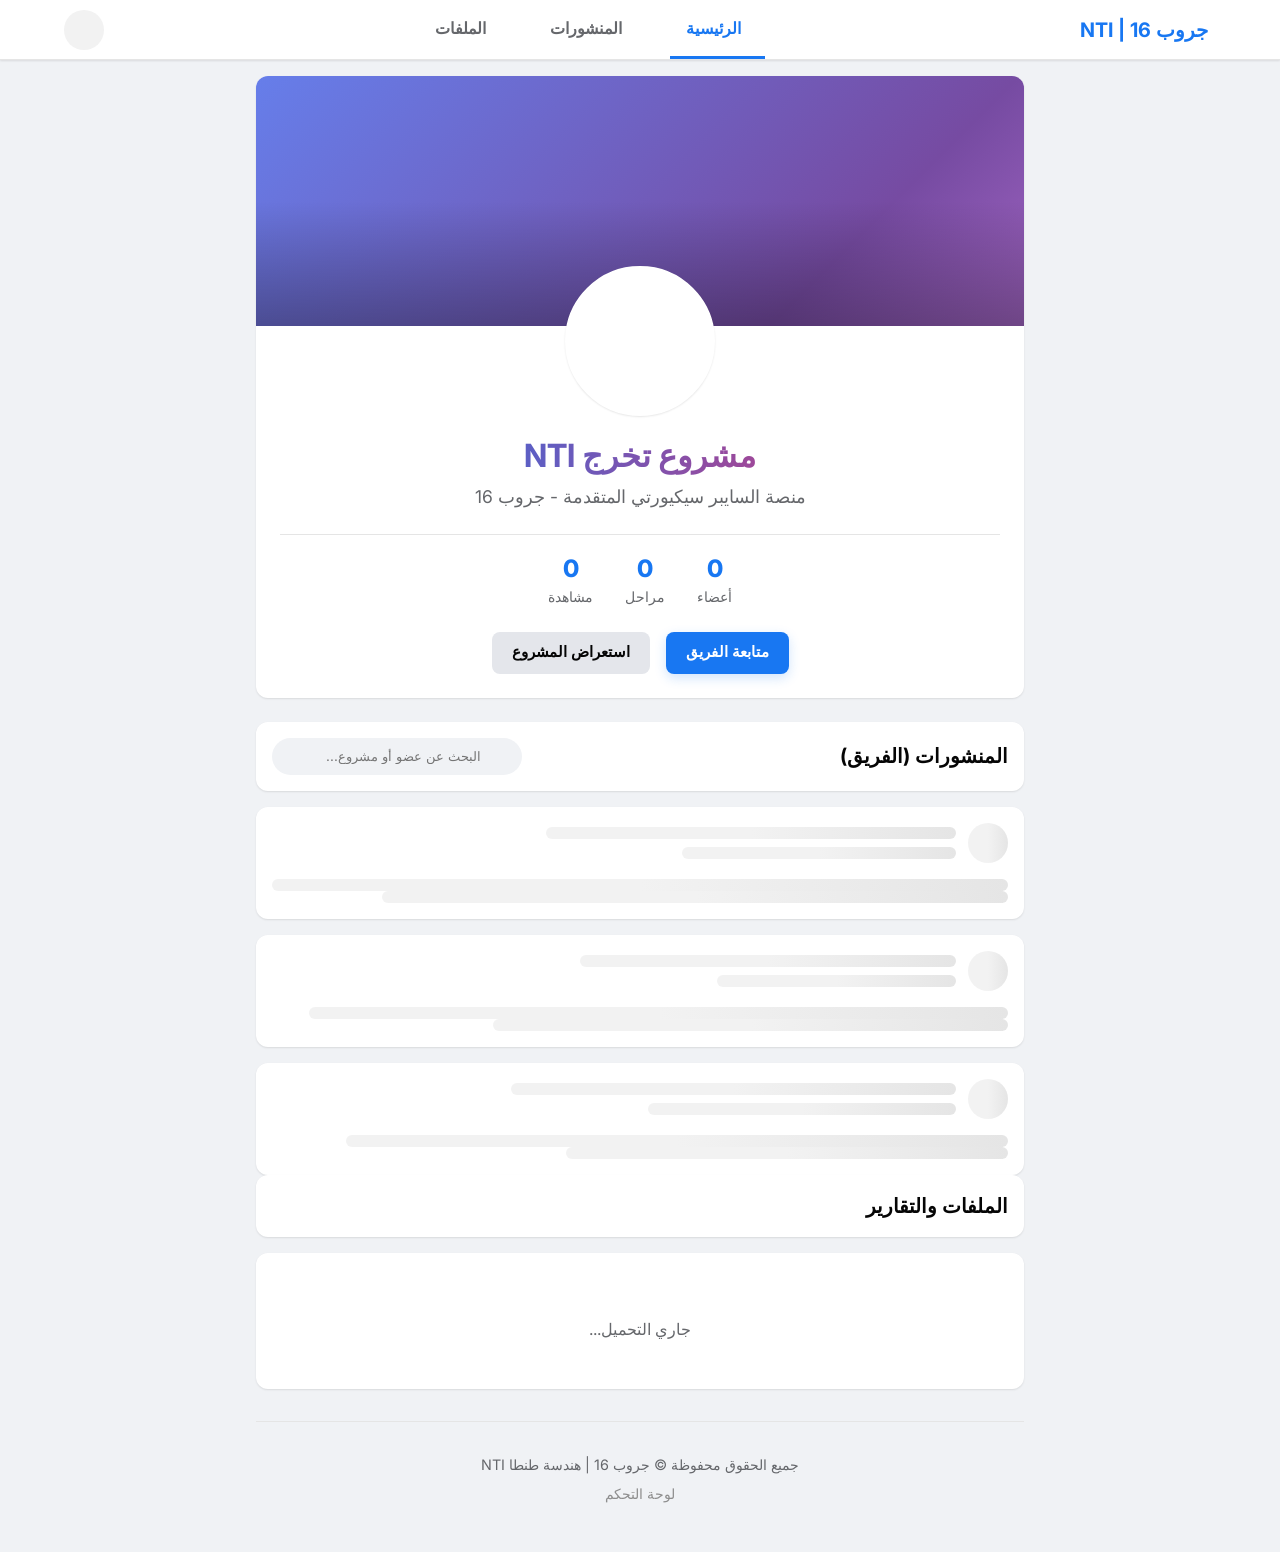
==== commit 94f30bbc: "Add files via upload" ====
--- a/index.html
+++ b/index.html
@@ -3,6 +3,12 @@
 <head>
     <meta charset="UTF-8">
     <meta name="viewport" content="width=device-width, initial-scale=1.0">
+    <!-- Cache-busting: force the browser to validate every load. This is
+         belt-and-suspenders next to the service-worker CACHE_NAME bump in
+         sw.js — if either layer serves stale code, the other catches it. -->
+    <meta http-equiv="Cache-Control" content="no-cache, no-store, must-revalidate">
+    <meta http-equiv="Pragma" content="no-cache">
+    <meta http-equiv="Expires" content="0">
     <meta name="description" content="group 16 tanta NTI - The ultimate cybersecurity graduation project platform for Group 16, Tanta University NTI. Advanced penetration testing and security research.">
     <meta name="keywords" content="group 16 tanta NTI, cybersecurity, graduation project, tanta university, NTI, cyber security group 16, penetration testing">
     <meta name="author" content="Group 16 Tanta NTI">
@@ -12,6 +18,9 @@
 
     <!-- PWA -->
     <link rel="manifest" href="./manifest.json">
+    <!-- Inline SVG favicon (data URI) — no extra file, no 404. The shield icon
+         matches the project theme. -->
+    <link rel="icon" type="image/svg+xml" href="data:image/svg+xml;utf8,%3Csvg xmlns=%22http://www.w3.org/2000/svg%22 viewBox=%220 0 100 100%22%3E%3Cdefs%3E%3ClinearGradient id=%22g%22 x1=%220%22 y1=%220%22 x2=%221%22 y2=%221%22%3E%3Cstop offset=%220%22 stop-color=%22%2300f2fe%22/%3E%3Cstop offset=%221%22 stop-color=%22%23fe3c6c%22/%3E%3C/linearGradient%3E%3C/defs%3E%3Crect width=%22100%22 height=%22100%22 rx=%2220%22 fill=%22%231a1a2e%22/%3E%3Cpath d=%22M50 18 L78 28 V52 C78 68 65 80 50 84 C35 80 22 68 22 52 V28 Z%22 fill=%22url(%23g)%22 stroke=%22%23fff%22 stroke-width=%222%22 stroke-linejoin=%22round%22/%3E%3Cpath d=%22M38 52 L46 60 L62 42%22 fill=%22none%22 stroke=%22%23fff%22 stroke-width=%225%22 stroke-linecap=%22round%22 stroke-linejoin=%22round%22/%3E%3C/svg%3E">
     <meta name="apple-mobile-web-app-capable" content="yes">
     <meta name="apple-mobile-web-app-status-bar-style" content="default">
     <meta name="apple-mobile-web-app-title" content="G16 NTI">
@@ -179,33 +188,12 @@
                 <div class="feed-header" data-reveal>
                     <h2 id="reports-heading" class="feed-title">الملفات والتقارير</h2>
                 </div>
-                <div class="reports-list" data-reveal>
-                    <div class="report-card">
-                        <div class="card-icon"><i class="ph-fill ph-presentation-chart"></i></div>
-                        <div class="card-content">
-                            <h3>Master Presentation</h3>
-                            <p>البريزنتيشن المجمع لكل أعضاء الفريق</p>
-                        </div>
-                        <div class="card-actions">
-                            <a href="#" id="master-pres-link" class="btn btn-action" target="_blank" style="display: none;">عرض</a>
-                            <button class="btn btn-icon-only copy-link" data-target="master-pres-link" aria-label="نسخ الرابط">
-                                <i class="ph ph-copy"></i>
-                            </button>
-                        </div>
-                    </div>
-                    <div class="report-card highlight">
-                        <div class="card-icon"><i class="ph-fill ph-file-pdf"></i></div>
-                        <div class="card-content">
-                            <h3>Final Report</h3>
-                            <p>التقرير النهائي الشامل (47 صفحة)</p>
-                        </div>
-                        <div class="card-actions">
-                            <a href="#" id="report-preview-link" class="btn btn-action" target="_blank" style="display: none;">قراءة</a>
-                            <a href="#" id="report-download-link" class="btn btn-action primary" target="_blank" style="display: none;">تحميل</a>
-                            <button class="btn btn-icon-only copy-link" data-target="report-download-link" aria-label="نسخ الرابط">
-                                <i class="ph ph-copy"></i>
-                            </button>
-                        </div>
+                <div class="reports-list" id="resources-list" data-reveal>
+                    <!-- Rendered dynamically by main.js from the `resources` collection -->
+                    <!-- Fallback skeleton shown while loading -->
+                    <div class="empty-state">
+                        <i class="ph ph-spinner-gap ph-spin"></i>
+                        <span>جاري التحميل...</span>
                     </div>
                 </div>
             </section>
@@ -279,13 +267,30 @@
         <i class="ph-bold ph-arrow-up" aria-hidden="true"></i>
     </button>
 
-    <script type="module" src="./main.js"></script>
+    <script type="module" src="./main.js?v=5"></script>
     <script>
-        // Register Service Worker
+        // Register Service Worker.
+        // NOTE: The ?v=5 query string is critical — without it, the browser
+        // serves the OLD sw.js from its HTTP cache, the OLD sw.js installs
+        // CACHE_NAME = 'g16-nti-v2', and the user is stuck on the broken
+        // admin.js forever. The query string makes the browser see a
+        // different URL and re-fetch from the network.
         if ('serviceWorker' in navigator) {
             window.addEventListener('load', () => {
-                navigator.serviceWorker.register('./sw.js')
-                    .then(reg => console.log('SW registered:', reg.scope))
+                navigator.serviceWorker.register('./sw.js?v=5')
+                    .then(reg => {
+                        if (reg.waiting) reg.waiting.postMessage({ type: 'SKIP_WAITING' });
+                        reg.addEventListener('updatefound', () => {
+                            const sw = reg.installing;
+                            if (!sw) return;
+                            sw.addEventListener('statechange', () => {
+                                if (sw.state === 'installed' && navigator.serviceWorker.controller) {
+                                    sw.postMessage({ type: 'SKIP_WAITING' });
+                                }
+                            });
+                        });
+                        console.log('SW registered:', reg.scope);
+                    })
                     .catch(err => console.log('SW registration failed:', err));
             });
         }
